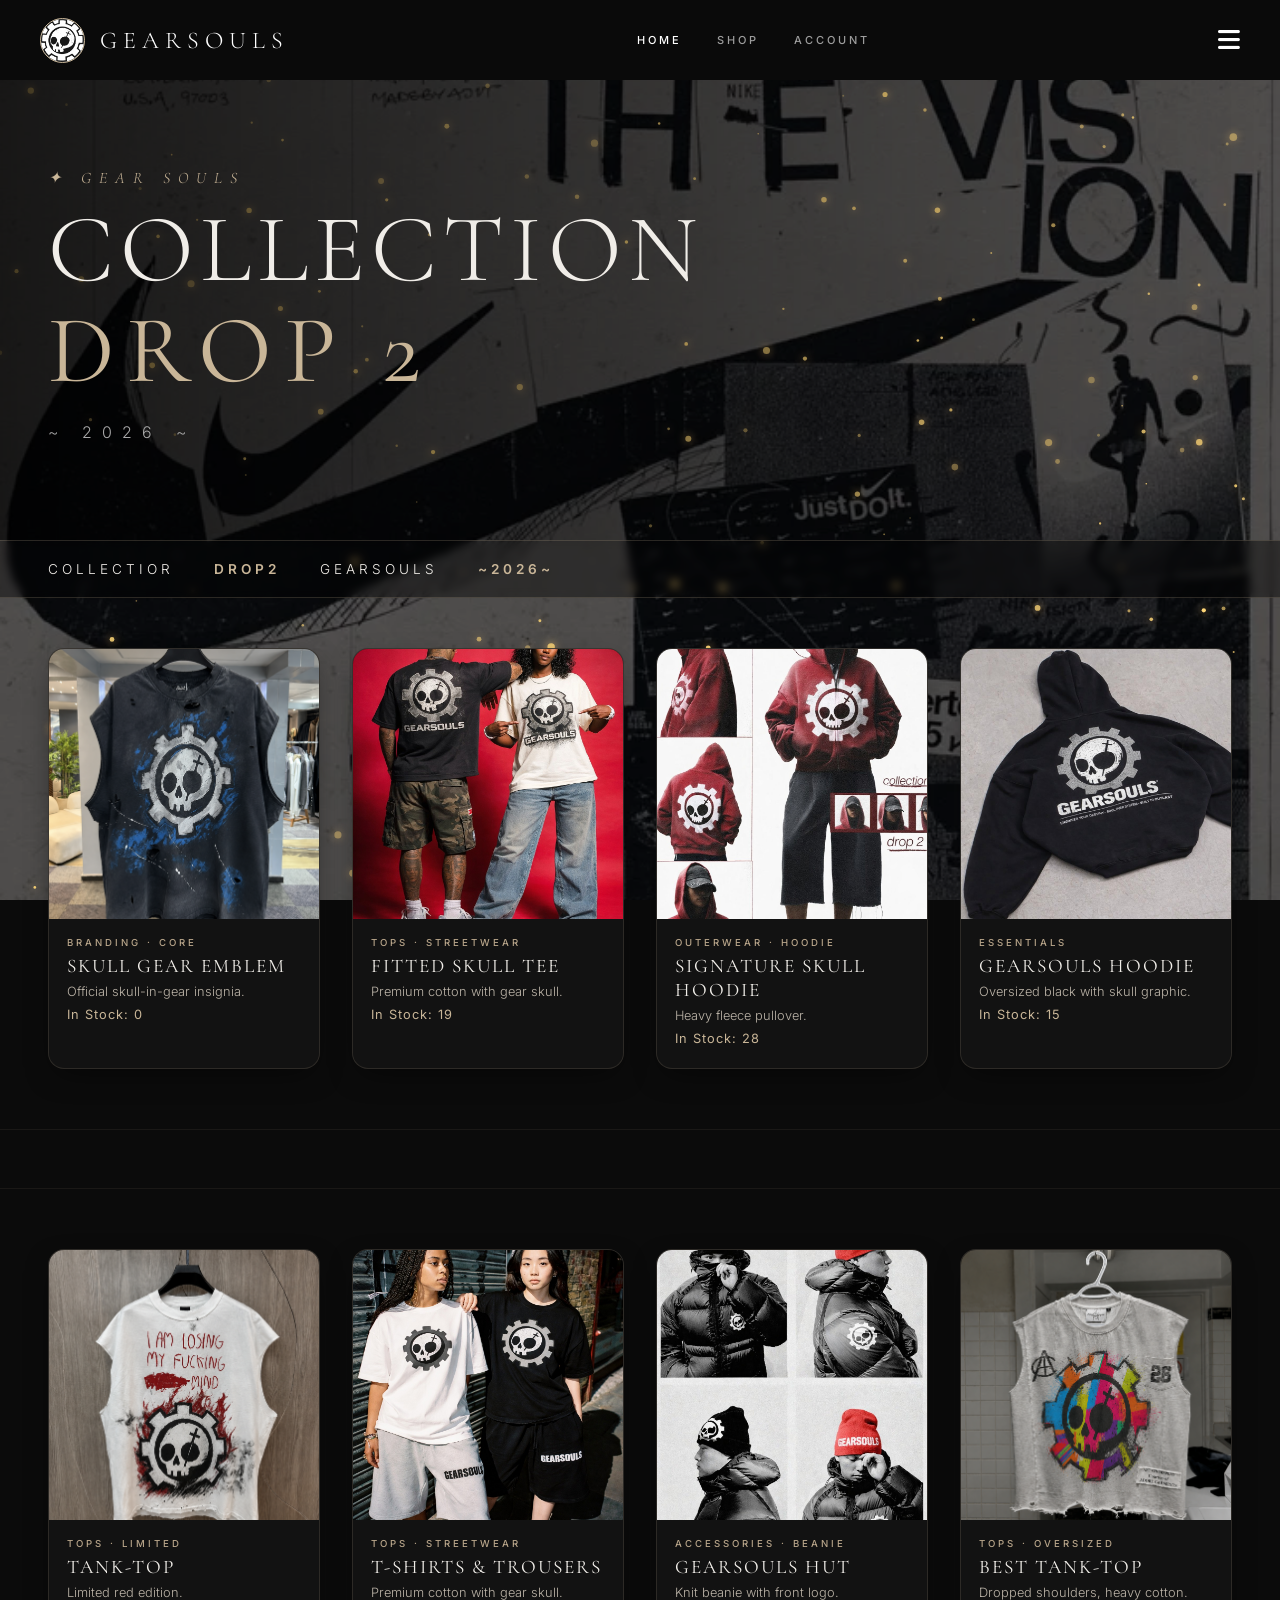
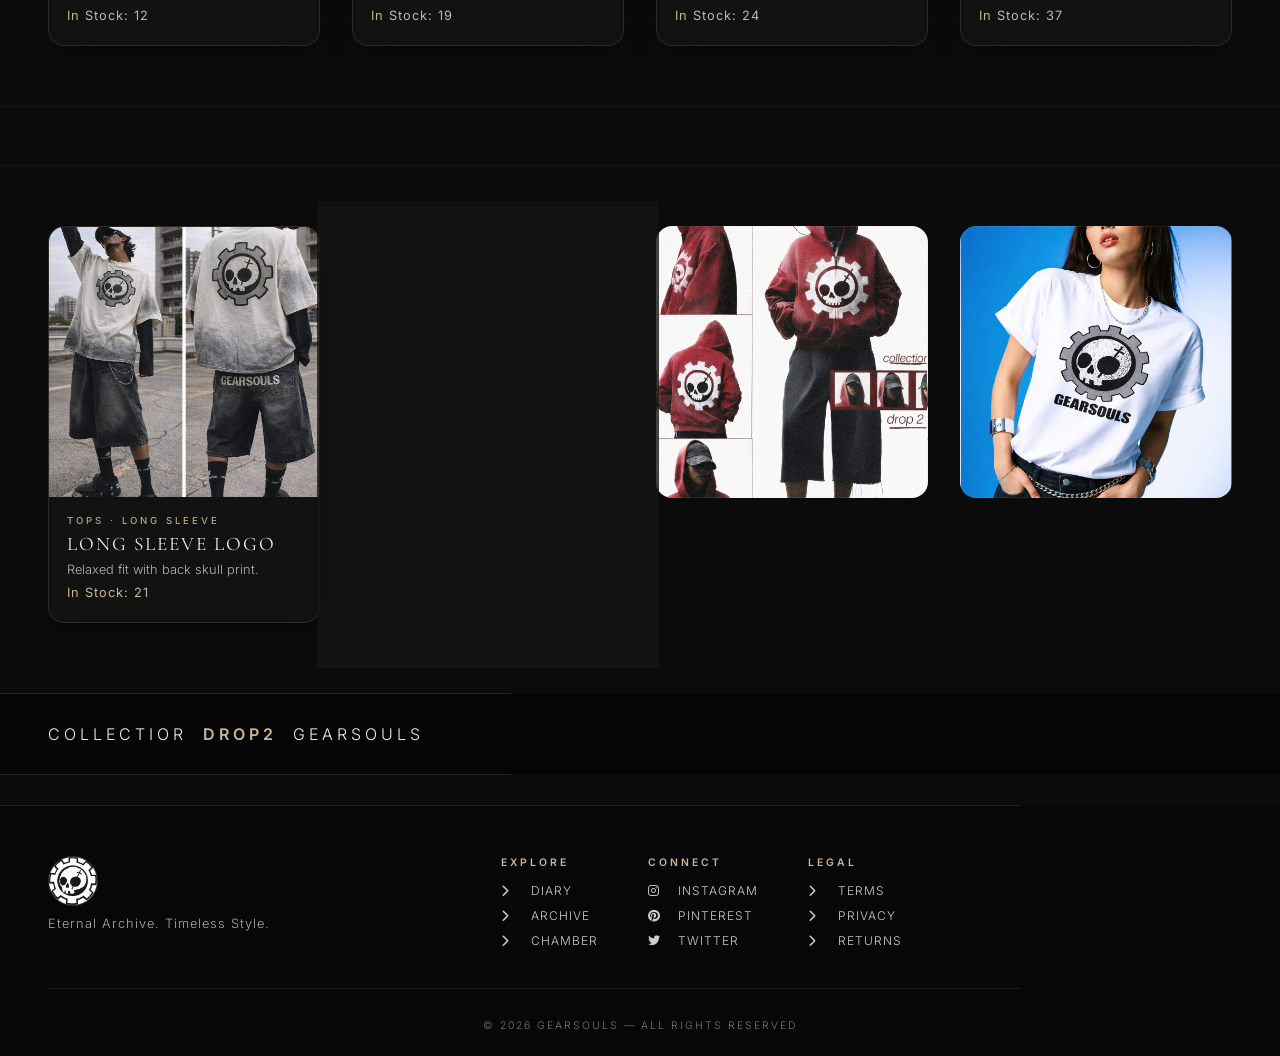
==== index.html @ 39efe125 "Add files via upload" ====
<!DOCTYPE html>
<html lang="en">
<head>
  <meta charset="UTF-8" />
  <meta name="viewport" content="width=device-width, initial-scale=1.0, maximum-scale=1.0, user-scalable=yes, viewport-fit=cover"/>
  <title>GEARSOULS · COLLECTION DROP 2</title>
  
  <!-- Font Awesome -->
  <link rel="stylesheet" href="https://cdnjs.cloudflare.com/ajax/libs/font-awesome/6.4.0/css/all.min.css">
  
  <!-- Google Fonts -->
  <link rel="preconnect" href="https://fonts.googleapis.com">
  <link rel="preconnect" href="https://fonts.gstatic.com" crossorigin>
  <link href="https://fonts.googleapis.com/css2?family=Cormorant+Garamond:ital,wght@0,300;0,400;0,500;1,300&family=Inter:opsz,wght@14..32,300;14..32,400;14..32,500;14..32,600;14..32,700&display=swap" rel="stylesheet">
<link rel="icon" type="image/png" href="/0000.png">

<script type="application/ld+json">
{
  "@context": "https://schema.org",
  "@type": "Organization",
  "name": "GearSouls",
  "url": "https://gearSouls.com",
  "logo": "https://gearSouls.com/0000.png"
}
</script>
  <style>
    /* ==========================================================
       RESET & BASE
    ========================================================== */
    * {
      margin: 0;
      padding: 0;
      box-sizing: border-box;
      -webkit-tap-highlight-color: transparent;
    }
    html, body {
      width: 100%;
      overflow-x: hidden;
      font-family: 'Inter', sans-serif;
      font-weight: 300;
      background: #0b0b0b;
      color: #f0ede8;
      scroll-behavior: smooth;
      touch-action: pan-x pan-y;
      -webkit-text-size-adjust: 100%;
    }
    a { text-decoration: none; color: inherit; }
    img { display: block; max-width: 100%; }

    /* ----- FIXED BACKGROUND - SINGLE IMAGE 0011 ----- */
    .bg-fixed {
      position: fixed;
      top: 0;
      left: 0;
      width: 100%;
      height: 100%;
      z-index: 0;
      background: #0a0a0a;
      background-image: url('img/0011.webp');
      background-size: cover;
      background-position: center;
      background-repeat: no-repeat;
    }
    .bg-overlay {
      position: fixed;
      top: 0;
      left: 0;
      width: 100%;
      height: 100%;
      background: rgba(0, 0, 0, 0.55);
      z-index: 1;
      pointer-events: none;
    }
    #particleCanvas {
      position: fixed;
      top: 0;
      left: 0;
      width: 100%;
      height: 100%;
      z-index: 2;
      pointer-events: none;
    }
    .navbar, .collection-hero, .collection-intro, .product-grid,
    .bg-section, .drop-banner, .footer-modern, .scroll-top, .shop-notification {
      position: relative;
      z-index: 10;
    }

    /* ==========================================================
       NAVBAR - CLEAN VERSION
    ========================================================== */
    .navbar {
      position: fixed;
      top: 0;
      left: 0;
      width: 100%;
      height: 80px;
      display: flex;
      align-items: center;
      justify-content: space-between;
      padding: 0 40px;
      background: #0a0a0a;
      z-index: 1000;
    }

    .brand {
      display: flex;
      align-items: center;
      text-decoration: none;
    }

    .brand-logo {
      width: 45px;
      height: 45px;
      border-radius: 50%;
      border: 1.5px solid #c9b698;
      object-fit: cover;
    }

    .brand-text {
      color: white;
      margin-left: 15px;
      font-family: 'Cormorant Garamond', serif;
      font-weight: 300;
      font-size: 24px;
      letter-spacing: 6px;
    }

    .nav {
      display: flex;
      gap: 35px;
    }

    .nav-link {
      color: white;
      text-decoration: none;
      font-size: 11px;
      letter-spacing: 3px;
      text-transform: uppercase;
      font-weight: 500;
      opacity: 0.6;
      transition: opacity 0.3s ease;
    }

    .nav-link:hover {
      opacity: 1;
    }

    .nav-link.active {
      opacity: 1;
    }

    .menu-toggle {
      display: block;
      color: white;
      font-size: 25px;
      cursor: pointer;
    }

    /* ==========================================================
       MOBILE DROPDOWN
    ========================================================== */
    @media (max-width: 768px) {
      .navbar {
        padding: 0 20px;
      }

      .nav {
        position: absolute;
        top: 80px;
        left: 0;
        width: 100%;
        background: #0a0a0a;
        display: flex;
        flex-direction: column;
        align-items: center;
        gap: 25px;
        padding: 30px 0;
        transform: translateY(-200%);
        transition: 0.4s;
        z-index: 999;
      }

      .nav.active {
        transform: translateY(0);
      }

      .nav-link {
        font-size: 1rem;
        opacity: 1;
        padding: 8px 0;
      }
    }

    /* ==========================================================
       HERO
    ========================================================== */
    .collection-hero {
      padding: 140px 48px 70px;
      background: transparent;
      position: relative;
      min-height: 60vh;
      display: flex;
      align-items: center;
    }
    .collection-hero::before {
      content: '';
      position: absolute;
      inset: 0;
      background: linear-gradient(90deg, rgba(0,0,0,0.7) 0%, rgba(0,0,0,0.2) 70%, transparent 100%);
      z-index: 0;
    }
    .hero-text {
      position: relative;
      z-index: 2;
      max-width: 700px;
    }
    .hero-mini {
      font-family: 'Cormorant Garamond', serif;
      font-style: italic;
      font-size: 1rem;
      letter-spacing: 8px;
      color: #c9b698;
      text-transform: uppercase;
      margin-bottom: 12px;
    }
    .hero-title {
      font-family: 'Cormorant Garamond', serif;
      font-weight: 300;
      font-size: clamp(3.5rem, 12vw, 6rem);
      line-height: 1.05;
      letter-spacing: 6px;
      text-transform: uppercase;
    }
    .hero-title span {
      color: #c9b698;
      display: block;
      font-weight: 400;
      letter-spacing: 12px;
    }
    .hero-year {
      margin-top: 20px;
      font-size: 1rem;
      letter-spacing: 10px;
      color: #aaa;
      font-weight: 300;
    }

    /* ==========================================================
       INTRO BAR
    ========================================================== */
    .collection-intro {
      padding: 20px 48px;
      border-top: 1px solid rgba(201, 182, 152, 0.2);
      border-bottom: 1px solid rgba(201, 182, 152, 0.2);
      font-size: 0.85rem;
      letter-spacing: 4px;
      text-transform: uppercase;
      background: rgba(0,0,0,0.4);
      backdrop-filter: blur(4px);
      display: flex;
      flex-wrap: wrap;
      gap: 12px 40px;
      font-weight: 300;
    }
    .collection-intro strong {
      color: #c9b698;
      font-weight: 600;
    }

    /* ==========================================================
       PRODUCT GRID - GLASS CARDS
    ========================================================== */
    .product-grid {
      display: grid;
      grid-template-columns: repeat(auto-fit, minmax(240px, 1fr));
      gap: 32px;
      padding: 50px 48px;
      max-width: 1400px;
      margin: 0 auto;
      width: 100%;
    }
    .product-card {
      background: rgba(20, 20, 20, 0.8);
      backdrop-filter: blur(8px);
      -webkit-backdrop-filter: blur(8px);
      border: 1px solid rgba(201, 182, 152, 0.15);
      border-radius: 16px;
      overflow: hidden;
      transition: transform 0.3s ease, box-shadow 0.4s;
      cursor: pointer;
      box-shadow: 0 10px 30px -10px rgba(0,0,0,0.6);
    }
    .product-card:hover {
      transform: translateY(-8px);
      box-shadow: 0 20px 40px -8px rgba(0,0,0,0.8);
      border-color: rgba(201, 182, 152, 0.4);
    }
    .product-image {
      width: 100%;
      aspect-ratio: 1/1;
      background: #1a1a1a;
      overflow: hidden;
    }
    .product-image img {
      width: 100%;
      height: 100%;
      object-fit: cover;
      transition: transform 0.5s;
    }
    .product-card:hover .product-image img {
      transform: scale(1.03);
    }
    .product-info {
      padding: 18px 18px 22px;
    }
    .product-category {
      font-size: 0.6rem;
      letter-spacing: 3px;
      color: #b8a58a;
      text-transform: uppercase;
      margin-bottom: 6px;
      font-weight: 500;
    }
    .product-name {
      font-family: 'Cormorant Garamond', serif;
      font-weight: 400;
      font-size: 1.2rem;
      letter-spacing: 2px;
      margin-bottom: 4px;
    }
    .product-description {
      font-size: 0.8rem;
      color: #bcb4a8;
      margin: 6px 0 8px;
      font-weight: 300;
    }
    .product-price {
      font-size: 0.8rem;
      color: #c9b698;
      font-weight: 400;
      letter-spacing: 1px;
    }

    .bg-spot {
      aspect-ratio: 1/1;
      background-size: cover;
      background-position: center;
      border-radius: 16px;
      border: 1px solid rgba(201, 182, 152, 0.1);
      min-height: 180px;
    }
    .bg-section {
      height: 60px;
      background: transparent;
      border-top: 1px solid rgba(201, 182, 152, 0.08);
      border-bottom: 1px solid rgba(201, 182, 152, 0.08);
      margin: 10px 0;
    }

    /* ==========================================================
       DROP BANNER
    ========================================================== */
    .drop-banner {
      padding: 30px 48px;
      display: flex;
      justify-content: space-between;
      align-items: center;
      flex-wrap: wrap;
      background: rgba(0,0,0,0.5);
      backdrop-filter: blur(6px);
      border-top: 1px solid #c9b69830;
      border-bottom: 1px solid #c9b69830;
      margin: 20px 0 10px;
      font-size: 1rem;
      letter-spacing: 4px;
      text-transform: uppercase;
      font-weight: 300;
    }
    .drop-banner strong {
      color: #c9b698;
      margin: 0 8px;
      font-weight: 600;
    }

    /* ==========================================================
       FOOTER
    ========================================================== */
    .footer-modern {
      background: rgba(8, 8, 8, 0.95);
      backdrop-filter: blur(8px);
      border-top: 1px solid rgba(201, 182, 152, 0.15);
      padding: 50px 48px 24px;
      margin-top: 30px;
      width: 100%;
    }
    .footer-content {
      display: flex;
      justify-content: space-between;
      align-items: flex-start;
      flex-wrap: wrap;
      gap: 40px;
      max-width: 1400px;
      margin: 0 auto;
    }
    .footer-brand img {
      width: 50px;
      border-radius: 50%;
      border: 1px solid #c9b69840;
      margin-bottom: 10px;
    }
    .footer-brand p {
      font-size: 0.8rem;
      color: #aaa;
      letter-spacing: 1px;
      font-weight: 300;
    }
    .footer-links {
      display: flex;
      gap: 50px;
      flex-wrap: wrap;
    }
    .footer-column h4 {
      color: #c9b698;
      font-size: 0.65rem;
      letter-spacing: 3px;
      margin-bottom: 14px;
      font-weight: 600;
    }
    .footer-column a {
      display: block;
      font-size: 0.75rem;
      color: #ccc;
      margin-bottom: 10px;
      letter-spacing: 1px;
      transition: 0.3s;
      font-weight: 300;
    }
    .footer-column a:hover {
      color: #c9b698;
    }
    .footer-column a i {
      margin-right: 8px;
      width: 18px;
    }
    .footer-image img {
      max-width: 100px;
      border: 1px solid rgba(201, 182, 152, 0.2);
      padding: 6px;
      border-radius: 8px;
      opacity: 0.8;
      transition: 0.3s;
    }
    .footer-image img:hover {
      opacity: 1;
      transform: scale(1.02);
    }
    .footer-bottom {
      text-align: center;
      padding-top: 30px;
      margin-top: 30px;
      border-top: 1px solid rgba(201, 182, 152, 0.1);
      font-size: 0.65rem;
      color: #777;
      letter-spacing: 2px;
    }

    /* ==========================================================
       SCROLL TOP & NOTIFICATION
    ========================================================== */
    .scroll-top {
      position: fixed;
      bottom: 30px;
      right: 30px;
      background: rgba(201, 182, 152, 0.2);
      backdrop-filter: blur(6px);
      border: 1px solid #c9b69840;
      width: 46px;
      height: 46px;
      border-radius: 50%;
      display: flex;
      align-items: center;
      justify-content: center;
      color: #f0ede8;
      font-size: 1.2rem;
      cursor: pointer;
      opacity: 0;
      transition: 0.4s;
      z-index: 999;
    }
    .scroll-top.visible {
      opacity: 1;
    }
    .shop-notification {
      position: fixed;
      bottom: 90px;
      left: 50%;
      transform: translateX(-50%);
      background: rgba(0,0,0,0.85);
      backdrop-filter: blur(10px);
      padding: 12px 30px;
      border-radius: 40px;
      border: 1px solid #c9b69840;
      color: #f0ede8;
      font-size: 0.85rem;
      letter-spacing: 1px;
      opacity: 0;
      transition: 0.4s;
      z-index: 999;
      pointer-events: none;
      white-space: nowrap;
    }
    .shop-notification.show {
      opacity: 1;
      bottom: 100px;
    }
    .shop-notification i {
      margin-right: 10px;
      color: #c9b698;
    }

    /* ==========================================================
       MOBILE RESPONSIVE
    ========================================================== */
    @media (max-width: 768px) {
      .collection-hero {
        padding: 120px 24px 40px;
        min-height: 40vh;
      }
      .hero-title {
        font-size: clamp(2.6rem, 10vw, 3.5rem);
        letter-spacing: 4px;
      }
      .hero-title span {
        letter-spacing: 8px;
      }
      .hero-mini {
        font-size: 0.8rem;
        letter-spacing: 6px;
      }
      .hero-year {
        font-size: 0.8rem;
        letter-spacing: 6px;
      }

      .collection-intro {
        padding: 14px 20px;
        font-size: 0.65rem;
        letter-spacing: 3px;
        gap: 8px 20px;
      }

      .product-grid {
        grid-template-columns: repeat(2, 1fr);
        padding: 30px 16px;
        gap: 16px;
      }
      .product-name {
        font-size: 1rem;
      }
      .product-info {
        padding: 12px 14px 16px;
      }

      .drop-banner {
        padding: 18px 20px;
        font-size: 0.7rem;
        letter-spacing: 3px;
      }
      .footer-modern {
        padding: 30px 20px 16px;
      }
      .footer-content {
        flex-direction: column;
        align-items: center;
        text-align: center;
        gap: 30px;
      }
      .footer-links {
        justify-content: center;
        gap: 30px;
      }
      .footer-image img {
        width: 80px;
      }
      .shop-notification {
        font-size: 0.7rem;
        padding: 10px 20px;
        white-space: normal;
        max-width: 90%;
      }
    }

    @media (max-width: 480px) {
      .collection-hero {
        padding: 110px 16px 30px;
        min-height: 35vh;
      }
      .hero-title {
        font-size: clamp(2rem, 8vw, 2.6rem);
        letter-spacing: 3px;
      }
      .hero-title span {
        letter-spacing: 6px;
      }

      .product-grid {
        grid-template-columns: 1fr 1fr;
        gap: 12px;
        padding: 20px 12px;
      }
      .product-name {
        font-size: 0.85rem;
        letter-spacing: 1px;
      }
      .product-category {
        font-size: 0.5rem;
        letter-spacing: 2px;
      }
      .product-description {
        font-size: 0.7rem;
      }
      .product-price {
        font-size: 0.7rem;
      }
      .product-info {
        padding: 10px 10px 14px;
      }

      .collection-intro {
        padding: 12px 16px;
        font-size: 0.55rem;
        letter-spacing: 2px;
        gap: 6px 14px;
      }
      .drop-banner {
        padding: 14px 16px;
        font-size: 0.6rem;
        letter-spacing: 2px;
      }
      .scroll-top {
        width: 40px;
        height: 40px;
        font-size: 1rem;
        bottom: 20px;
        right: 20px;
      }
    }
  </style>
</head>
<body>

<!-- ============================================================
   FIXED BACKGROUND - SINGLE IMAGE 0011
============================================================ -->
<div class="bg-fixed"></div>
<div class="bg-overlay"></div>
<img src="img/0011.jpg" alt="Background" style="display:none">


<!-- PARTICLE CANVAS -->
<canvas id="particleCanvas"></canvas>

<!-- ============================================================
   NAVBAR - CLEAN VERSION
============================================================ -->
<header class="navbar">
  <a href="index.html" class="brand" id="brandLink">
    <img src="img/0000.jpeg" class="brand-logo" alt="GearSouls" onerror="this.style.display='none'">
    <span class="brand-text">GEARSOULS</span>
  </a>
  <nav class="nav" id="mainNav">
    <a href="index.html" class="nav-link active" id="navHome">HOME</a>
    <a href="shop.html" class="nav-link" id="navShop">SHOP</a>
    <a href="account.html" class="nav-link" id="navAccount">ACCOUNT</a>
  </nav>
  <div class="menu-toggle" id="menuToggle">
    <i class="fas fa-bars"></i>
  </div>
</header>

<!-- ============================================================
   HERO
============================================================ -->
<section class="collection-hero">
  <div class="hero-text">
    <div class="hero-mini">✦ gear souls</div>
    <h1 class="hero-title">COLLECTION <span>DROP 2</span></h1>
    <div class="hero-year">~ 2026 ~</div>
  </div>
</section>

<!-- ============================================================
   INTRO BAR
============================================================ -->
<div class="collection-intro">
  <span>collectior</span> <strong>drop2</strong> <span>GEARSOULS</span> <strong>~2026~</strong>
</div>

<!-- ============================================================
   PRODUCT GRID 1
============================================================ -->
<div class="product-grid">
  <div class="product-card" data-product-id="10743198351624" data-product-name="SKULL GEAR EMBLEM">
    <div class="product-image"><img src="img/005.png" alt="Skull Gear Emblem"></div>
    <div class="product-info">
      <div class="product-category">branding · core</div>
      <div class="product-name">SKULL GEAR EMBLEM</div>
      <div class="product-description">Official skull-in-gear insignia.</div>
      <div class="product-price">In Stock: 0</div>
    </div>
  </div>
  <div class="product-card" data-product-id="10760158773512" data-product-name="FITTED SKULL TEE">
    <div class="product-image"><img src="img/0001.jpeg" alt="Fitted Skull Tee"></div>
    <div class="product-info">
      <div class="product-category">tops · streetwear</div>
      <div class="product-name">FITTED SKULL TEE</div>
      <div class="product-description">Premium cotton with gear skull.</div>
      <div class="product-price">In Stock: 19</div>
    </div>
  </div>
  <div class="product-card" data-product-id="10761169862920" data-product-name="SIGNATURE SKULL HOODIE">
    <div class="product-image"><img src="img/0002.jpeg" alt="Skull Hoodie"></div>
    <div class="product-info">
      <div class="product-category">outerwear · hoodie</div>
      <div class="product-name">SIGNATURE SKULL HOODIE</div>
      <div class="product-description">Heavy fleece pullover.</div>
      <div class="product-price">In Stock: 28</div>
    </div>
  </div>
  <div class="product-card" data-product-id="10761230024968" data-product-name="GEARSOULS HOODIE">
    <div class="product-image"><img src="img/0006.jpeg" alt="Gearsouls Hoodie"></div>
    <div class="product-info">
      <div class="product-category">essentials</div>
      <div class="product-name">GEARSOULS HOODIE</div>
      <div class="product-description">Oversized black with skull graphic.</div>
      <div class="product-price">In Stock: 15</div>
    </div>
  </div>
</div>

<div class="bg-section"></div>

<!-- ============================================================
   PRODUCT GRID 2
============================================================ -->
<div class="product-grid">
  <div class="product-card" data-product-id="10761255387400" data-product-name="RED SKULL TANK-TOP">
    <div class="product-image"><img src="img/001.png" alt="Red Skull Tank-Top"></div>
    <div class="product-info">
      <div class="product-category">tops · limited</div>
      <div class="product-name">TANK-TOP</div>
      <div class="product-description">Limited red edition.</div>
      <div class="product-price">In Stock: 12</div>
    </div>
  </div>
  <div class="product-card" data-product-id="10743198351624" data-product-name="T-SHIRTS AND TROUSERS">
    <div class="product-image"><img src="img/0004.jpeg" alt="T-Shirts and Trousers"></div>
    <div class="product-info">
      <div class="product-category">tops · streetwear</div>
      <div class="product-name">T-SHIRTS & TROUSERS</div>
      <div class="product-description">Premium cotton with gear skull.</div>
      <div class="product-price">In Stock: 19</div>
    </div>
  </div>
  <div class="product-card" data-product-id="10760158773512" data-product-name="GEARSOULS HUT">
    <div class="product-image"><img src="img/0003.jpeg" alt="GEARSOULS Beanie"></div>
    <div class="product-info">
      <div class="product-category">accessories · beanie</div>
      <div class="product-name">GEARSOULS HUT</div>
      <div class="product-description">Knit beanie with front logo.</div>
      <div class="product-price">In Stock: 24</div>
    </div>
  </div>
  <div class="product-card" data-product-id="10761169862920" data-product-name="OVERSIZED STREET TEE">
    <div class="product-image"><img src="img/006.png" alt="Oversized Street Tee"></div>
    <div class="product-info">
      <div class="product-category">tops · oversized</div>
      <div class="product-name">BEST TANK-TOP</div>
      <div class="product-description">Dropped shoulders, heavy cotton.</div>
      <div class="product-price">In Stock: 37</div>
    </div>
  </div>
</div>

<div class="bg-section"></div>

<!-- ============================================================
   PRODUCT GRID 3
============================================================ -->
<div class="product-grid">
  <div class="product-card" data-product-id="10761230024968" data-product-name="LONG SLEEVE LOGO SHIRT">
    <div class="product-image"><img src="img/0008.jpeg" alt="Long Sleeve Logo"></div>
    <div class="product-info">
      <div class="product-category">tops · long sleeve</div>
      <div class="product-name">LONG SLEEVE LOGO</div>
      <div class="product-description">Relaxed fit with back skull print.</div>
      <div class="product-price">In Stock: 21</div>
    </div>
  </div>
  <div class="product-card" data-product-id="10761255387400" data-product-name="RED SKULL GRAPHIC TEE">
    <div class="product-image"><img src="img/002.png" alt="Red Skull Graphic Tee"></div>
    <div class="product-info">
      <div class="product-category">tops · limited</div>
      <div class="product-name">RED SKULL TANK-TOP</div>
      <div class="product-description">Limited red edition.</div>
      <div class="product-price">In Stock: 12</div>
    </div>
  </div>
  <div class="bg-spot" style="background-image: url('img/0002.jpeg');"></div>
  <div class="bg-spot" style="background-image: url('img/0005.jpeg');"></div>
</div>

<!-- ============================================================
   DROP BANNER
============================================================ -->
<div class="drop-banner">
  <div class="drop-banner-left"><span>collectior</span> <strong>drop2</strong> <span>GEARSOULS</span></div>
  <div class="drop-banner-right">~2026~</div>
</div>

<!-- ============================================================
   FOOTER
============================================================ -->
<footer class="footer-modern">
  <div class="footer-content">
    <div class="footer-brand">
      <img src="img/0000.jpeg" alt="GearSouls" onerror="this.style.display='none'">
      <p>Eternal Archive. Timeless Style.</p>
    </div>
    <div class="footer-links">
      <div class="footer-column">
        <h4>EXPLORE</h4>
        <a href="index.html"><i class="fas fa-chevron-right"></i> DIARY</a>
        <a href="shop.html"><i class="fas fa-chevron-right"></i> ARCHIVE</a>
        <a href="account.html"><i class="fas fa-chevron-right"></i> CHAMBER</a>
      </div>
      <div class="footer-column">
        <h4>CONNECT</h4>
        <a href="https://www.instagram.com/gearsouls_" target="_blank"><i class="fab fa-instagram"></i> INSTAGRAM</a>
        <a href="#"><i class="fab fa-pinterest"></i> PINTEREST</a>
        <a href="#"><i class="fab fa-twitter"></i> TWITTER</a>
      </div>
      <div class="footer-column">
        <h4>LEGAL</h4>
        <a href="#"><i class="fas fa-chevron-right"></i> TERMS</a>
        <a href="#"><i class="fas fa-chevron-right"></i> PRIVACY</a>
        <a href="#"><i class="fas fa-chevron-right"></i> RETURNS</a>
      </div>
    </div>
    <div class="footer-image">
      <img src="img/all.png" alt="GearSouls" style="width:120px; height:auto;">
    </div>
  </div>
  <div class="footer-bottom"><p>© 2026 GEARSOULS — ALL RIGHTS RESERVED</p></div>
</footer>

<!-- ============================================================
   SCROLL TOP + NOTIFICATION
============================================================ -->
<div class="scroll-top" id="scrollTop"><i class="fas fa-arrow-up"></i></div>
<div class="shop-notification" id="notification"><i class="fas fa-check"></i><span id="notifMsg">Welcome to GEARSOULS</span></div>

<script>
(function() {
  'use strict';

  // ============================================================
  // PARTICLE CANVAS
  // ============================================================
  const canvas = document.getElementById('particleCanvas');
  if (canvas) {
    const ctx = canvas.getContext('2d');
    let w, h, particles = [], mouseX = -2000, mouseY = -2000, mouseIn = false, time = 0;

    const resize = () => {
      w = canvas.width = window.innerWidth;
      h = canvas.height = window.innerHeight;
      const count = Math.min(180, Math.floor(w * h / 5000));
      particles = [];
      for (let i = 0; i < count; i++) {
        particles.push({
          x: Math.random() * w, y: Math.random() * h,
          vx: (Math.random() - 0.5) * 0.5, vy: (Math.random() - 0.5) * 0.5,
          r: Math.random() * 2.6 + 1.4,
          base: Math.random() * 2.6 + 1.4,
          color: `rgba(255, 215, 120, ${Math.random() * 0.6 + 0.4})`,
          phase: Math.random() * Math.PI * 2,
          speed: 0.015 + Math.random() * 0.025
        });
      }
    };
    window.addEventListener('resize', resize);
    resize();

    canvas.addEventListener('mousemove', e => { mouseX = e.clientX; mouseY = e.clientY; mouseIn = true; });
    canvas.addEventListener('mouseleave', () => { mouseIn = false; mouseX = -2000; mouseY = -2000; });

    function animate() {
      ctx.clearRect(0, 0, w, h);
      time += 0.006;
      const repel = 160;
      for (const p of particles) {
        if (mouseIn) {
          const dx = p.x - mouseX, dy = p.y - mouseY, dist = Math.sqrt(dx*dx + dy*dy);
          if (dist < repel && dist > 0.1) {
            const force = (repel - dist) / repel;
            const ang = Math.atan2(dy, dx);
            p.x += Math.cos(ang) * force * 5;
            p.y += Math.sin(ang) * force * 5;
            p.r = p.base * (1 + force * 0.5);
            ctx.shadowBlur = 18;
            ctx.shadowColor = '#ffd580';
          } else {
            p.x += p.vx; p.y += p.vy;
            p.r = p.base;
            ctx.shadowBlur = 8;
            ctx.shadowColor = '#ffcc77';
          }
        } else {
          p.x += p.vx; p.y += p.vy;
          ctx.shadowBlur = 8;
          ctx.shadowColor = '#ffcc77';
        }
        if (p.x < 0) p.x = w; if (p.x > w) p.x = 0;
        if (p.y < 0) p.y = h; if (p.y > h) p.y = 0;

        const pulse = 0.7 + 0.3 * Math.sin(time * p.speed + p.phase);
        ctx.beginPath();
        ctx.arc(p.x, p.y, p.r * pulse, 0, Math.PI * 2);
        ctx.fillStyle = p.color;
        ctx.fill();
      }
      requestAnimationFrame(animate);
    }
    animate();
  }

  // ============================================================
  // NOTIFICATION
  // ============================================================
  const notif = document.getElementById('notification');
  const notifMsg = document.getElementById('notifMsg');
  let notifTimer;

  function showMsg(msg) {
    if (notif && notifMsg) {
      notifMsg.textContent = msg;
      notif.classList.add('show');
      clearTimeout(notifTimer);
      notifTimer = setTimeout(() => notif.classList.remove('show'), 2200);
    }
  }
  window.showMsg = showMsg;

  // ============================================================
  // MOBILE MENU TOGGLE
  // ============================================================
  const toggle = document.getElementById('menuToggle');
  const nav = document.getElementById('mainNav');
  const body = document.body;
  const icon = toggle?.querySelector('i');

  if (toggle && nav) {
    toggle.addEventListener('click', (e) => {
      e.stopPropagation();
      nav.classList.toggle('active');
      body.classList.toggle('menu-open');
      if (nav.classList.contains('active')) {
        icon?.classList.replace('fa-bars', 'fa-times');
      } else {
        icon?.classList.replace('fa-times', 'fa-bars');
      }
    });

    // Close menu when clicking a nav link - let navigation happen naturally
    document.querySelectorAll('.nav-link').forEach(link => {
      link.addEventListener('click', () => {
        nav.classList.remove('active');
        body.classList.remove('menu-open');
        icon?.classList.replace('fa-times', 'fa-bars');
        // Let the browser navigate naturally
      });
    });

    // Close menu when clicking outside
    document.addEventListener('click', (e) => {
      if (nav.classList.contains('active') && !nav.contains(e.target) && !toggle.contains(e.target)) {
        nav.classList.remove('active');
        body.classList.remove('menu-open');
        icon?.classList.replace('fa-times', 'fa-bars');
      }
    });
  }

  // ============================================================
  // NAVIGATION - Let browser handle it
  // ============================================================
  // Brand link
  document.getElementById('brandLink')?.addEventListener('click', (e) => {
    showMsg('Returning to home');
  });

  // Home link
  document.getElementById('navHome')?.addEventListener('click', (e) => {
    showMsg('You are already on HOME');
  });

  // Shop link
  document.getElementById('navShop')?.addEventListener('click', (e) => {
    showMsg('Navigating to SHOP …');
  });

  // Account link
  document.getElementById('navAccount')?.addEventListener('click', (e) => {
    showMsg('Navigating to ACCOUNT …');
  });

  // ============================================================
  // PRODUCT CARDS
  // ============================================================
  document.querySelectorAll('.product-card').forEach(card => {
    card.addEventListener('click', function() {
      const name = this.getAttribute('data-product-name') || 'item';
      showMsg(`Loading ${name}...`);
      setTimeout(() => {
        window.location.href = `shop.html#product-${this.getAttribute('data-product-id')}`;
      }, 300);
    });
  });

  // ============================================================
  // SCROLL TOP
  // ============================================================
  const scrollBtn = document.getElementById('scrollTop');
  window.addEventListener('scroll', () => {
    if (scrollBtn) scrollBtn.classList.toggle('visible', window.scrollY > 350);
  });
  scrollBtn?.addEventListener('click', () => window.scrollTo({ top: 0, behavior: 'smooth' }));

  // ============================================================
  // FOOTER NAVIGATION
  // ============================================================
  document.querySelectorAll('.footer-column a[href]').forEach(link => {
    link.addEventListener('click', function(e) {
      const href = this.getAttribute('href');
      if (href && href !== '#') {
        const page = href.replace('.html', '').toUpperCase();
        showMsg(`Navigating to ${page} …`);
        // Let browser navigate naturally
      }
    });
  });

  console.log('✦ GEARSOULS · Home Page — Clean navbar, navigation works on mobile');
})();
</script>

</body>
</html>
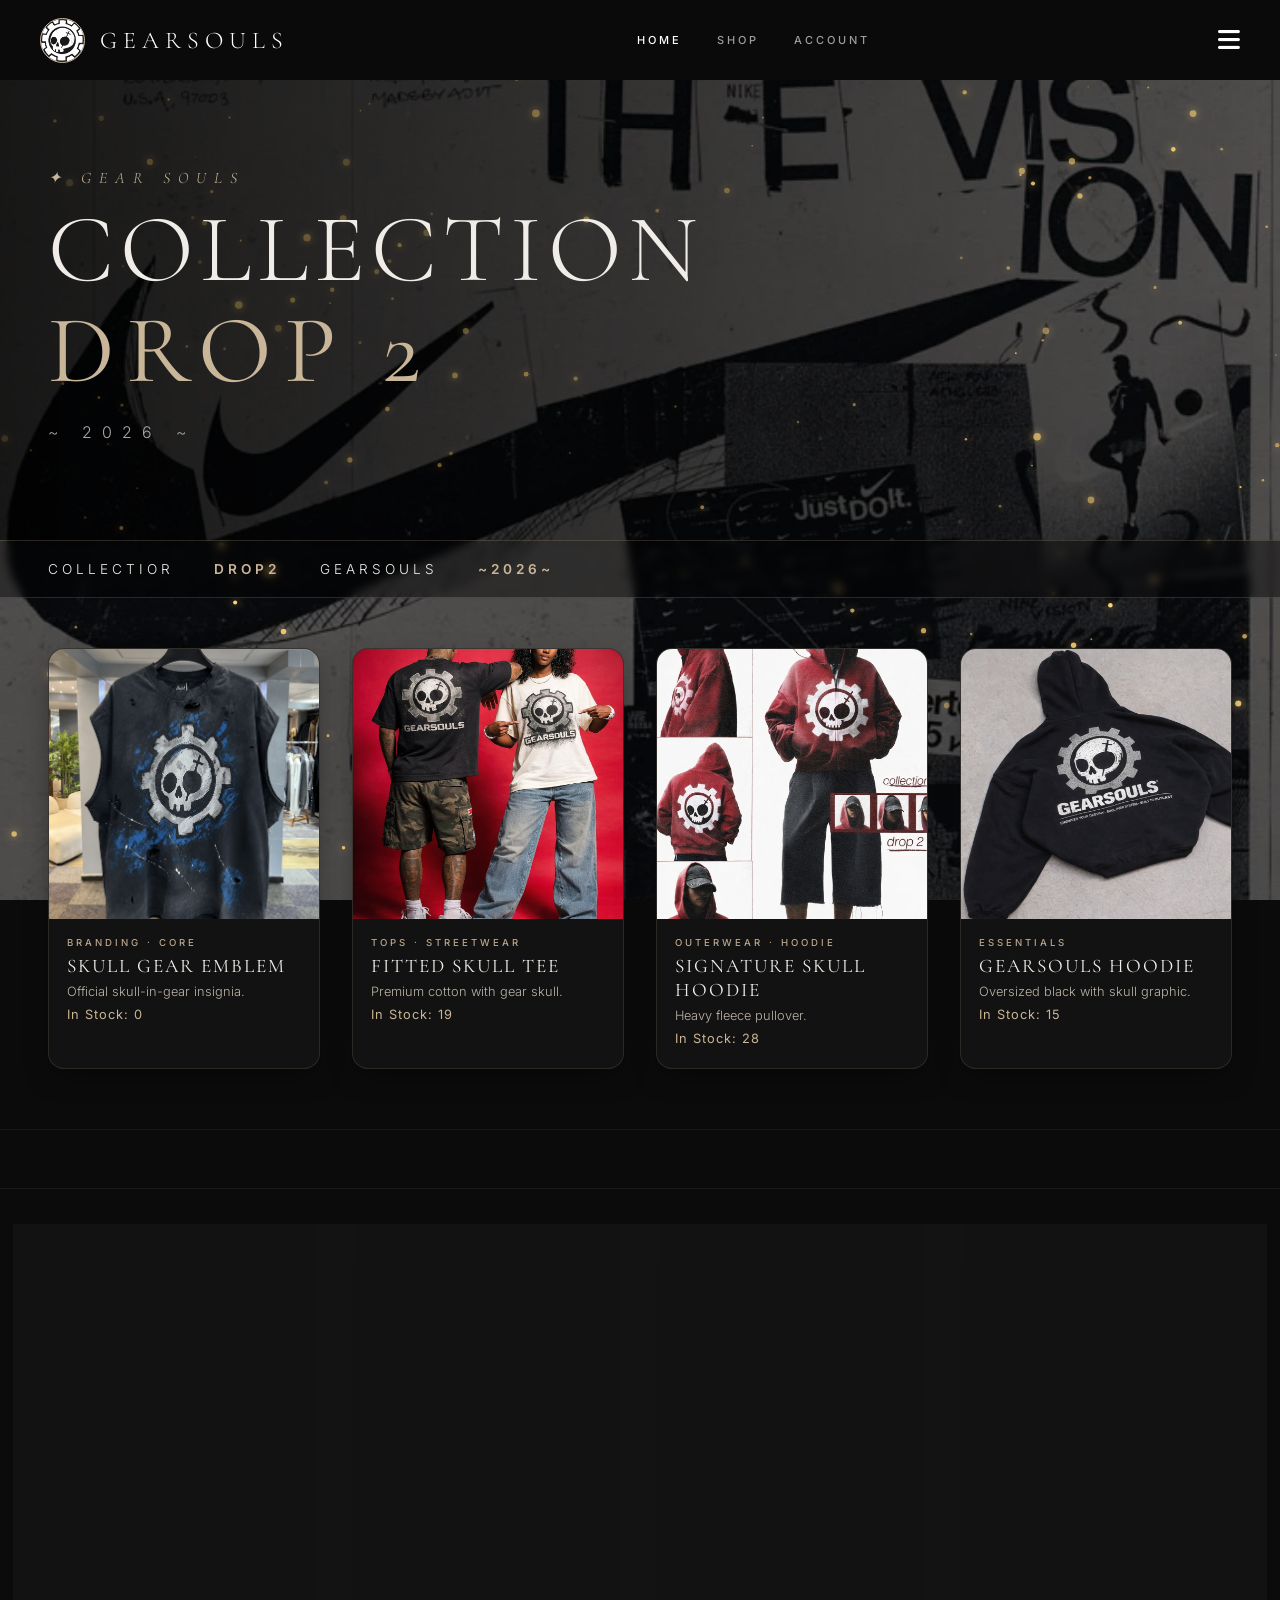
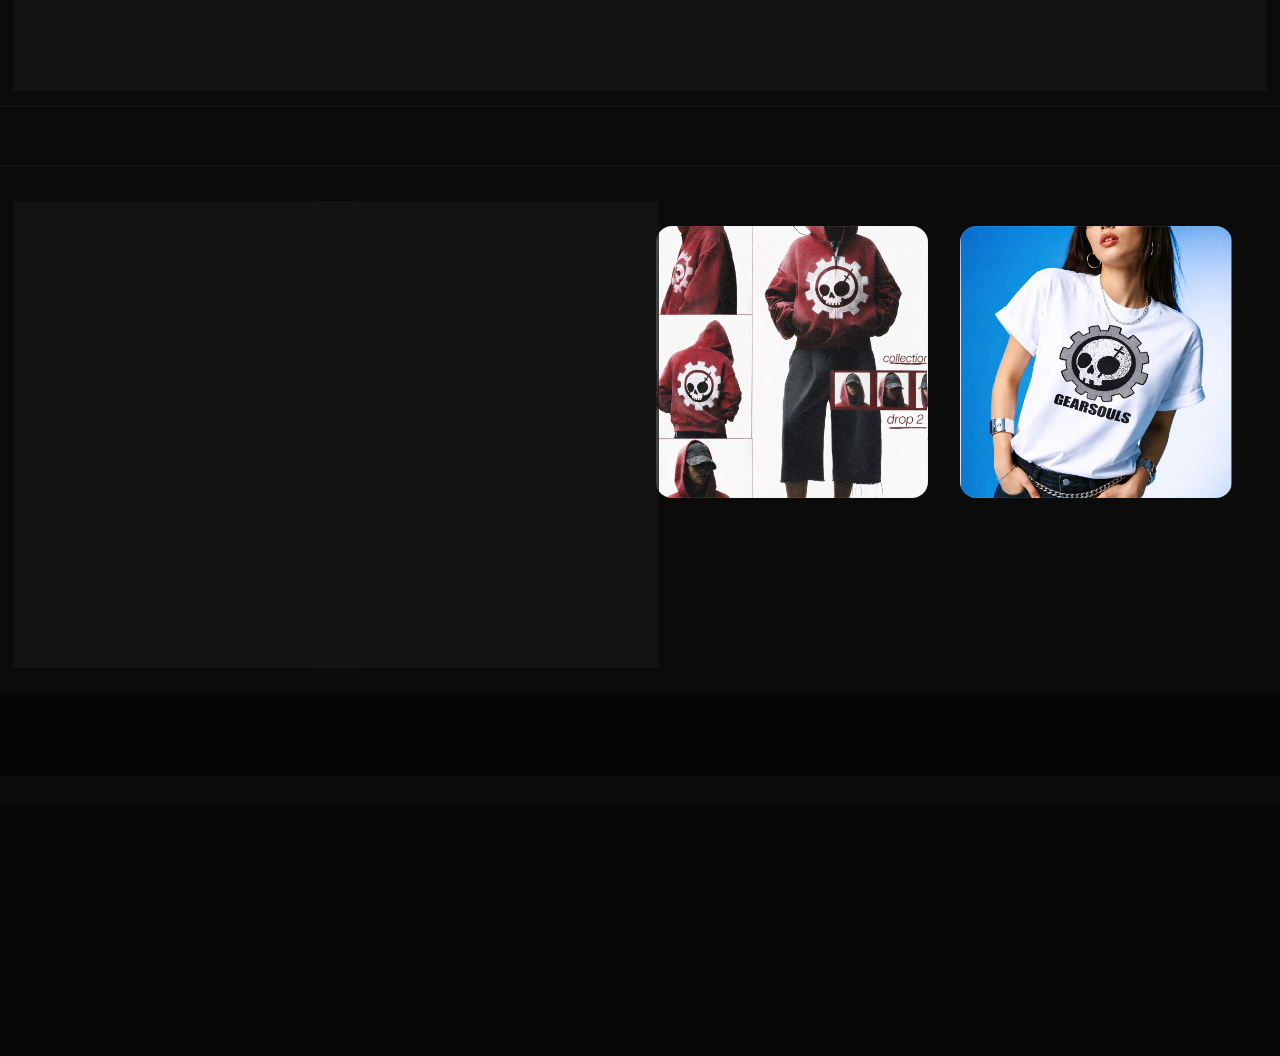
==== commit 85ba6562: "Add files via upload" ====
--- a/index.html
+++ b/index.html
@@ -12,16 +12,21 @@
   <link rel="preconnect" href="https://fonts.googleapis.com">
   <link rel="preconnect" href="https://fonts.gstatic.com" crossorigin>
   <link href="https://fonts.googleapis.com/css2?family=Cormorant+Garamond:ital,wght@0,300;0,400;0,500;1,300&family=Inter:opsz,wght@14..32,300;14..32,400;14..32,500;14..32,600;14..32,700&display=swap" rel="stylesheet">
-<link rel="icon" type="image/png" href="/0000.png">
+<link rel="icon" type="image/png" href="/img/0000.jpeg">
+
+<link rel="icon" href="/img/0000.jpeg" type="image/png" sizes="32x32">
+<link rel="shortcut icon" href="/img/0000.jpeg">
+<link rel="apple-touch-icon" href="/img/0000.jpeg">
 
 <script type="application/ld+json">
 {
   "@context": "https://schema.org",
   "@type": "Organization",
   "name": "GearSouls",
-  "url": "https://gearSouls.com",
-  "logo": "https://gearSouls.com/0000.png"
+  "url": "https://gearsouls.com",
+  "logo": "https://gearsouls.com/img/0000.png"
 }
+</script>
 </script>
   <style>
     /* ==========================================================
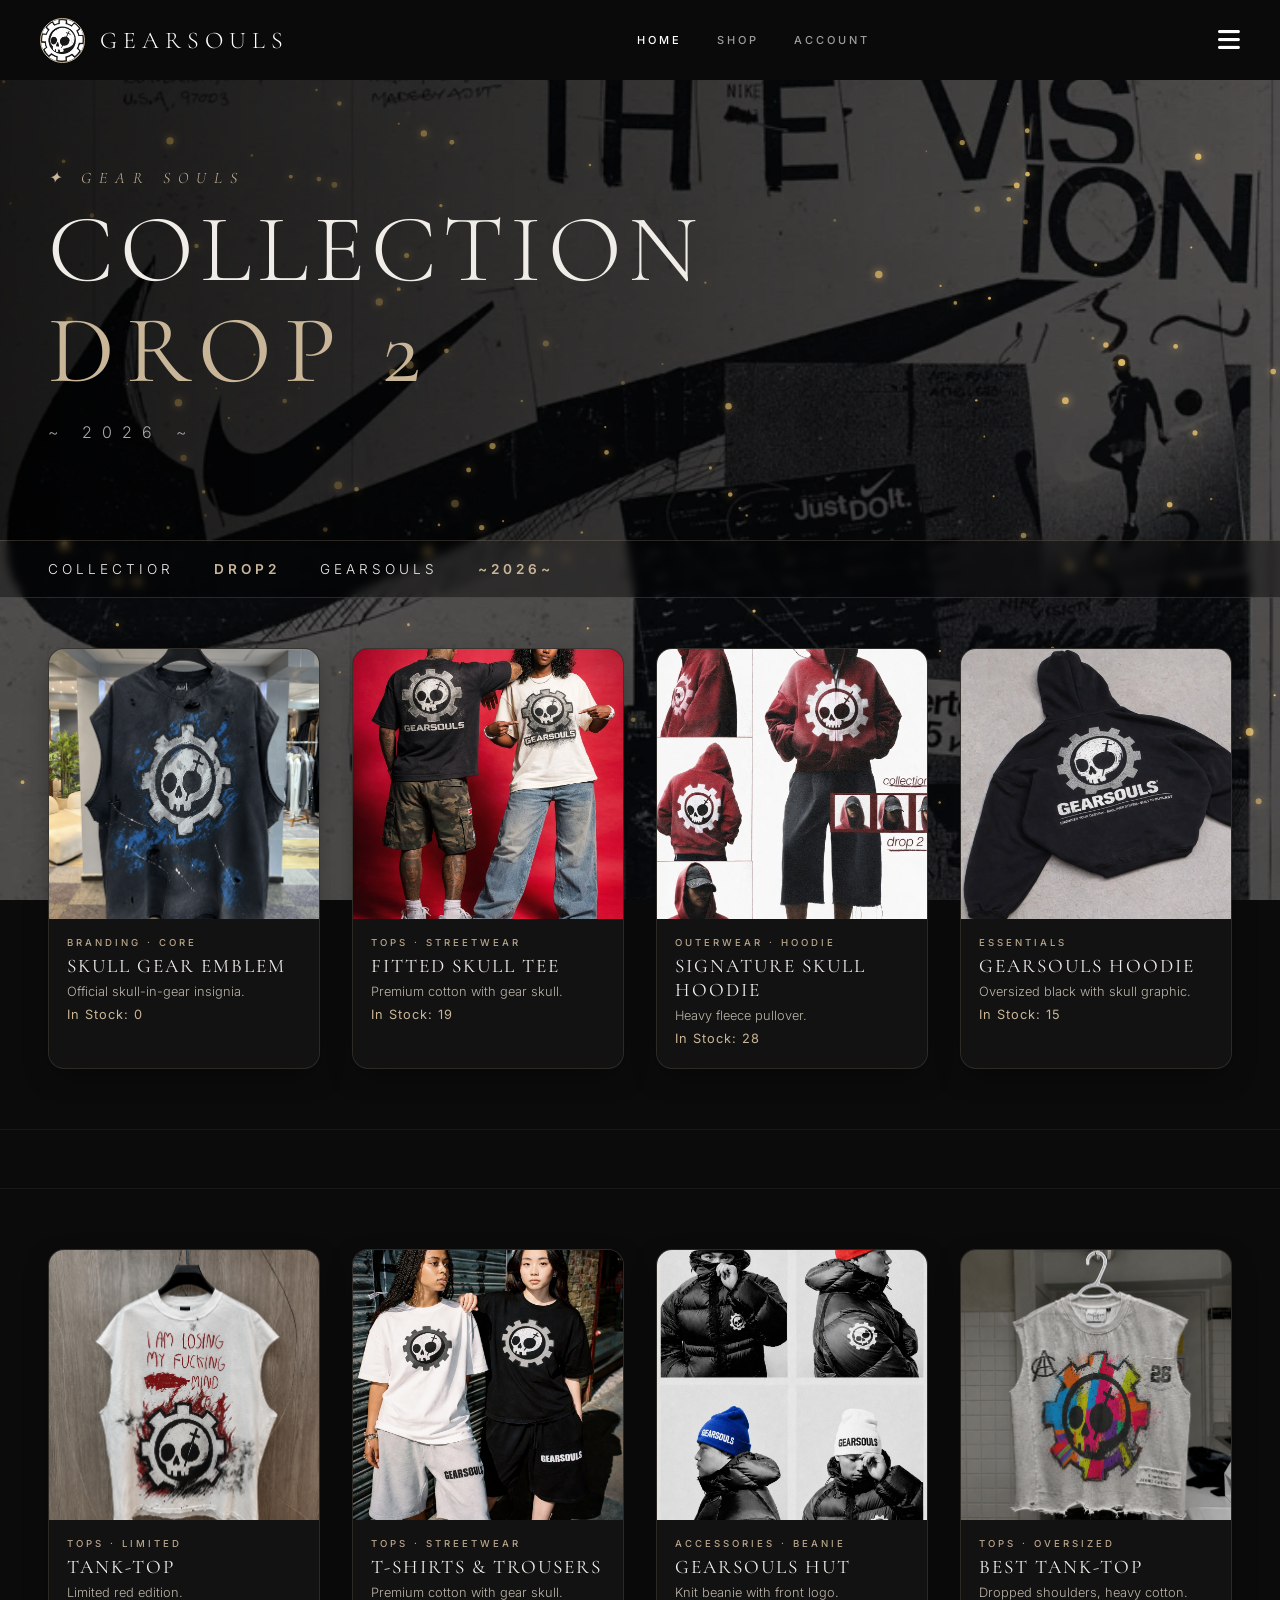
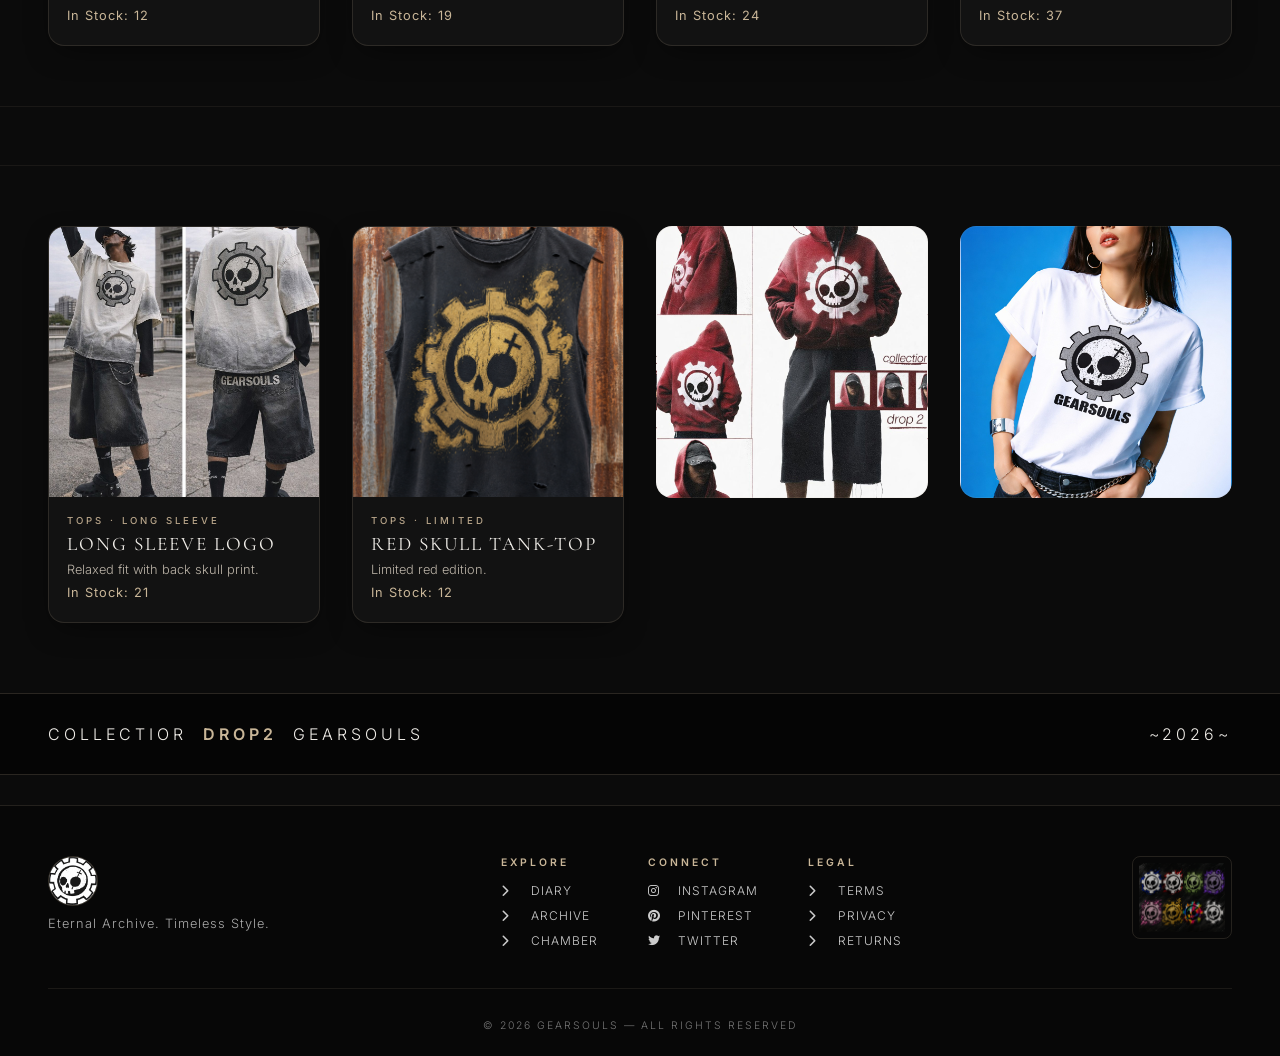
==== commit 9f5c2ca1: "Add files via upload" ====
--- a/index.html
+++ b/index.html
@@ -769,7 +769,7 @@
     </div>
   </div>
   <div class="product-card" data-product-id="10760158773512" data-product-name="GEARSOULS HUT">
-    <div class="product-image"><img src="img/0003.jpeg" alt="GEARSOULS Beanie"></div>
+    <div class="product-image"><img src="img/0003.png" alt="GEARSOULS Beanie"></div>
     <div class="product-info">
       <div class="product-category">accessories · beanie</div>
       <div class="product-name">GEARSOULS HUT</div>
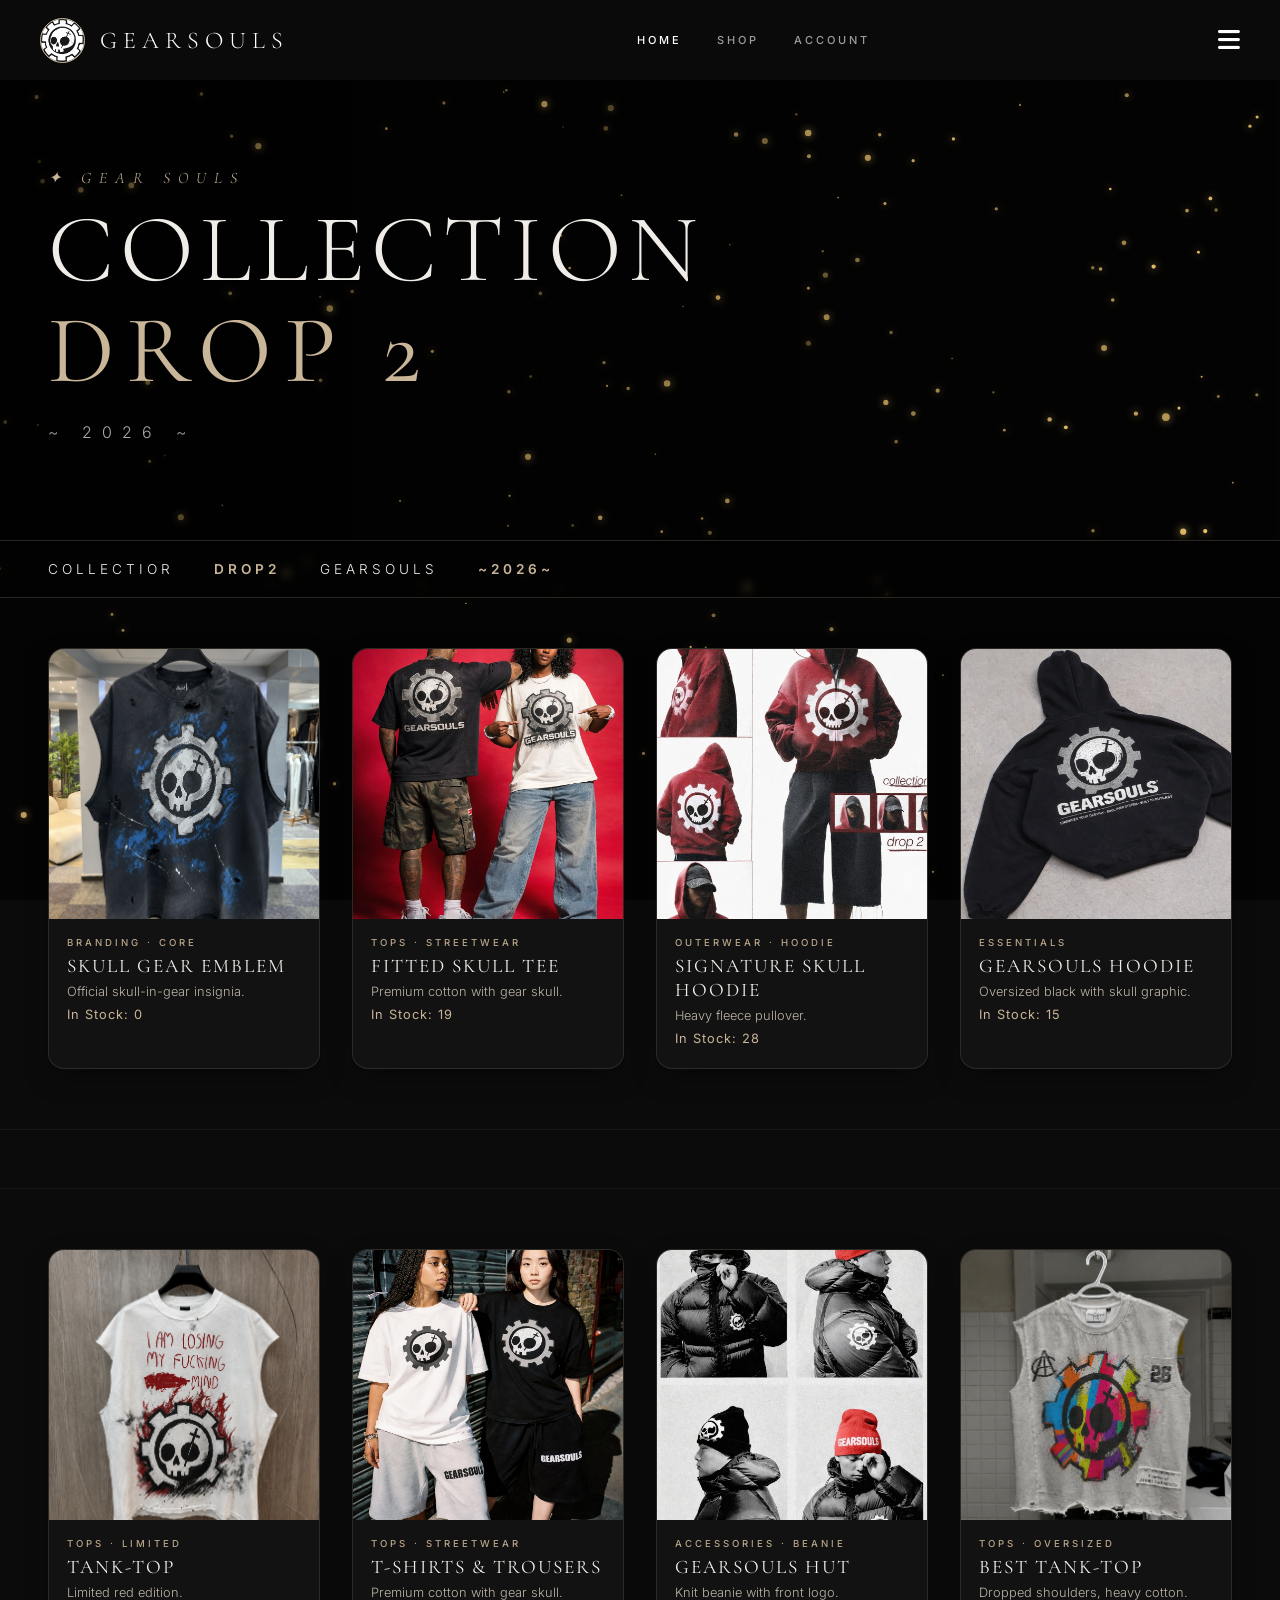
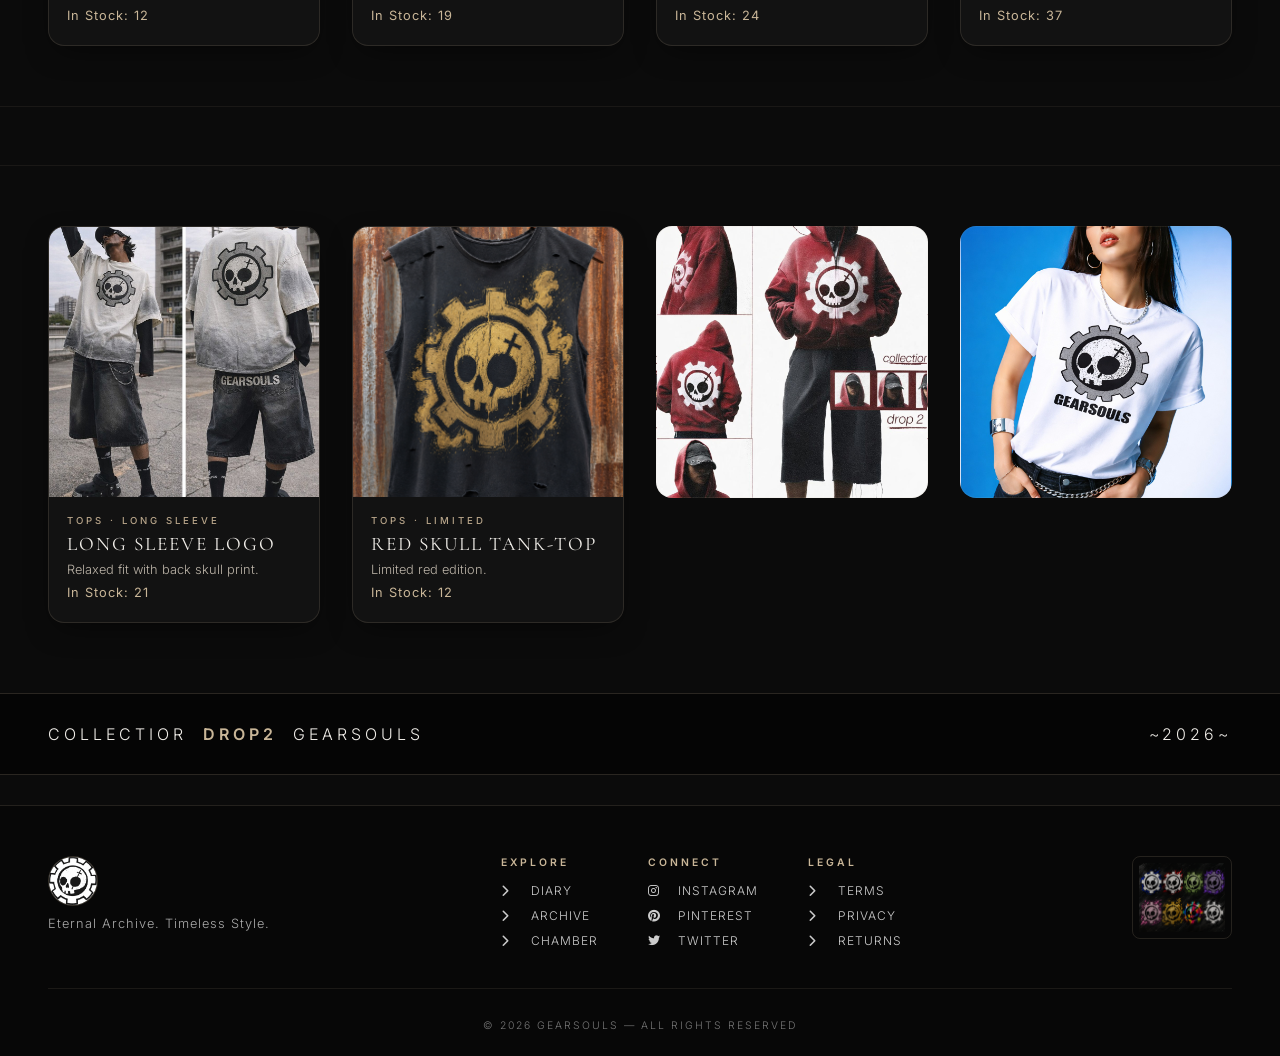
==== commit 3d88a71f: "Add files via upload" ====
--- a/index.html
+++ b/index.html
@@ -61,7 +61,7 @@
       height: 100%;
       z-index: 0;
       background: #0a0a0a;
-      background-image: url('img/0011.webp');
+      background-image: url('img/0017.png');
       background-size: cover;
       background-position: center;
       background-repeat: no-repeat;
@@ -769,7 +769,7 @@
     </div>
   </div>
   <div class="product-card" data-product-id="10760158773512" data-product-name="GEARSOULS HUT">
-    <div class="product-image"><img src="img/0003.png" alt="GEARSOULS Beanie"></div>
+    <div class="product-image"><img src="img/0003.jpeg" alt="GEARSOULS Beanie"></div>
     <div class="product-info">
       <div class="product-category">accessories · beanie</div>
       <div class="product-name">GEARSOULS HUT</div>
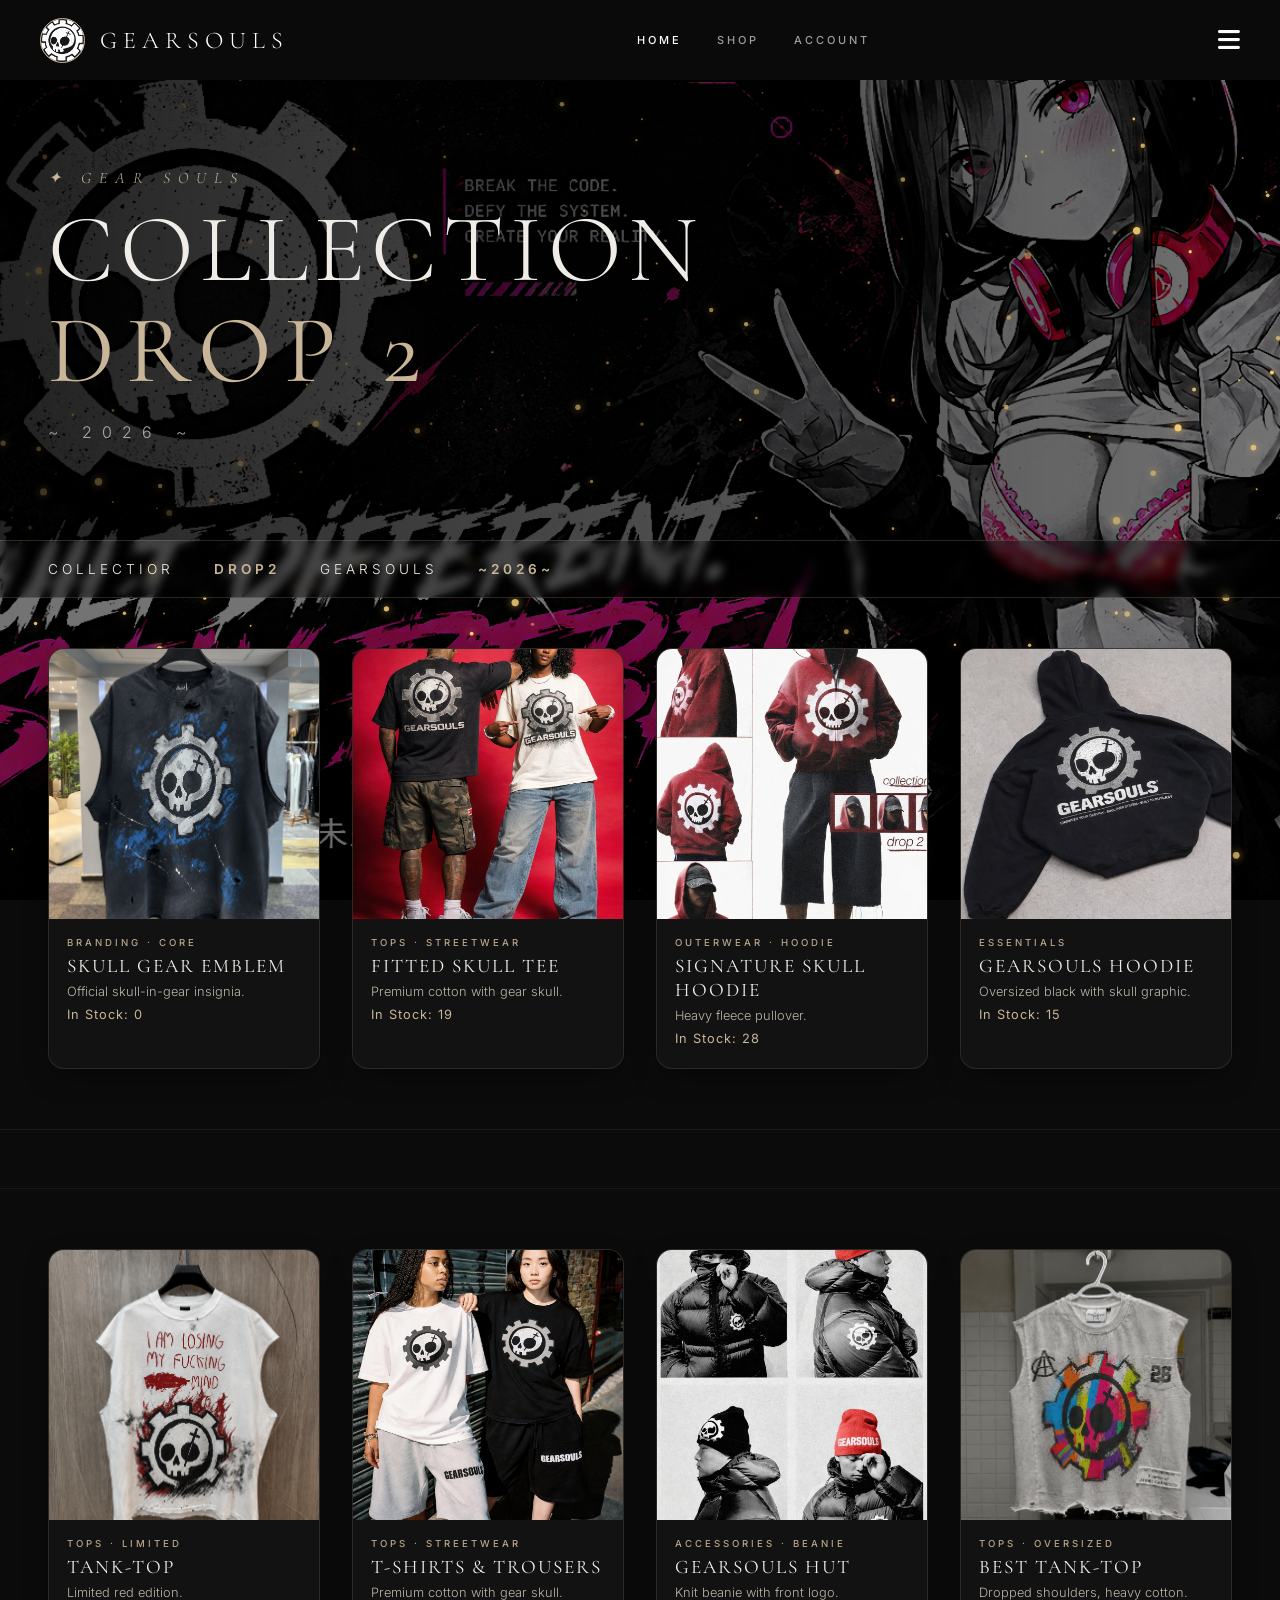
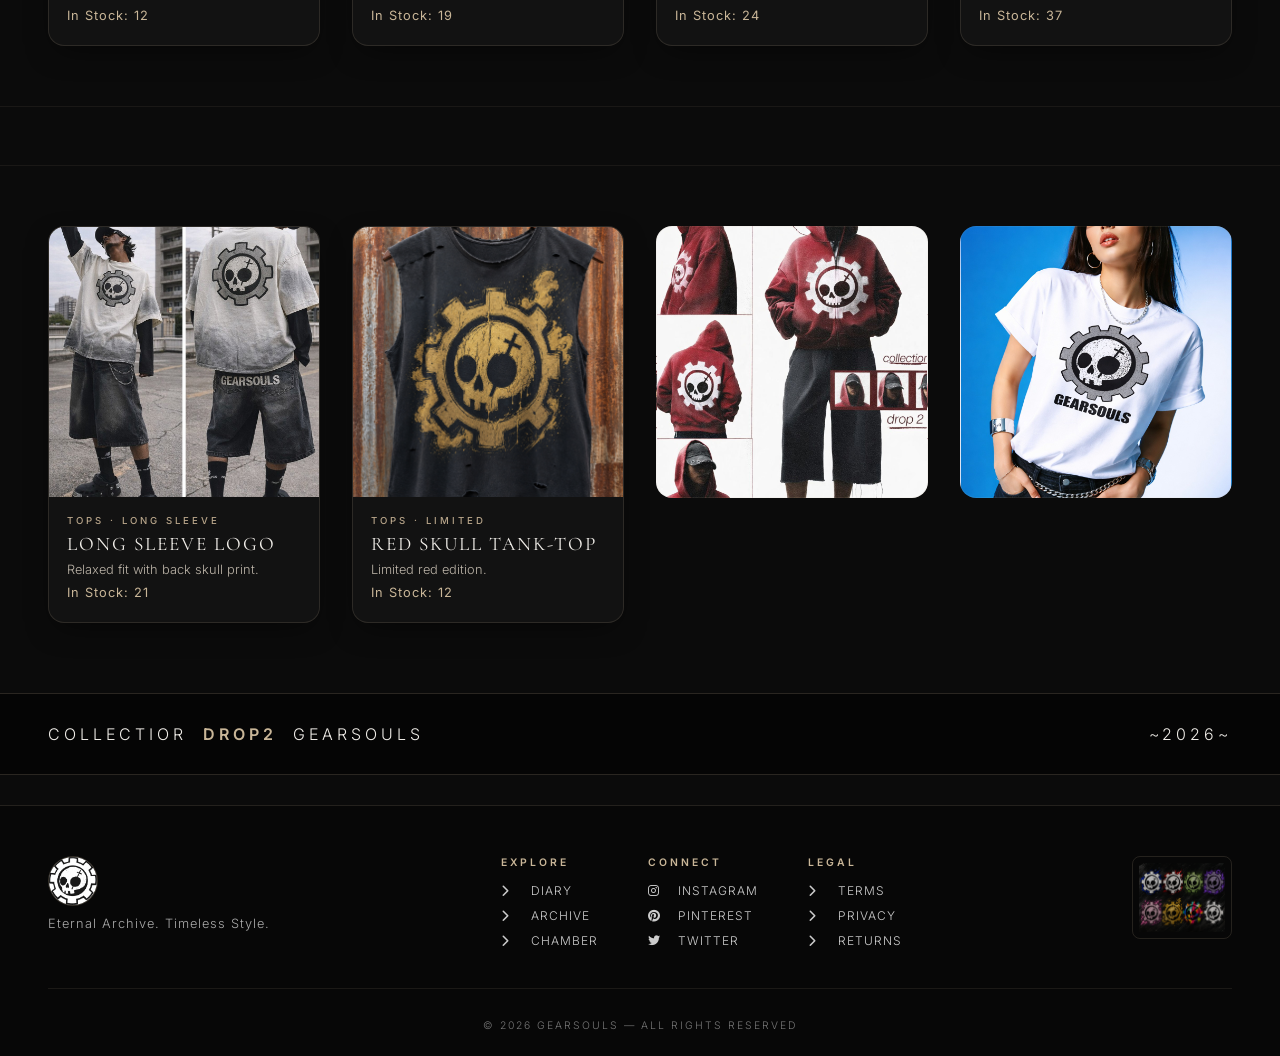
==== commit 6ff2091c: "Add files via upload" ====
--- a/index.html
+++ b/index.html
@@ -61,7 +61,7 @@
       height: 100%;
       z-index: 0;
       background: #0a0a0a;
-      background-image: url('img/0017.png');
+      background-image: url('img/0019.png');
       background-size: cover;
       background-position: center;
       background-repeat: no-repeat;
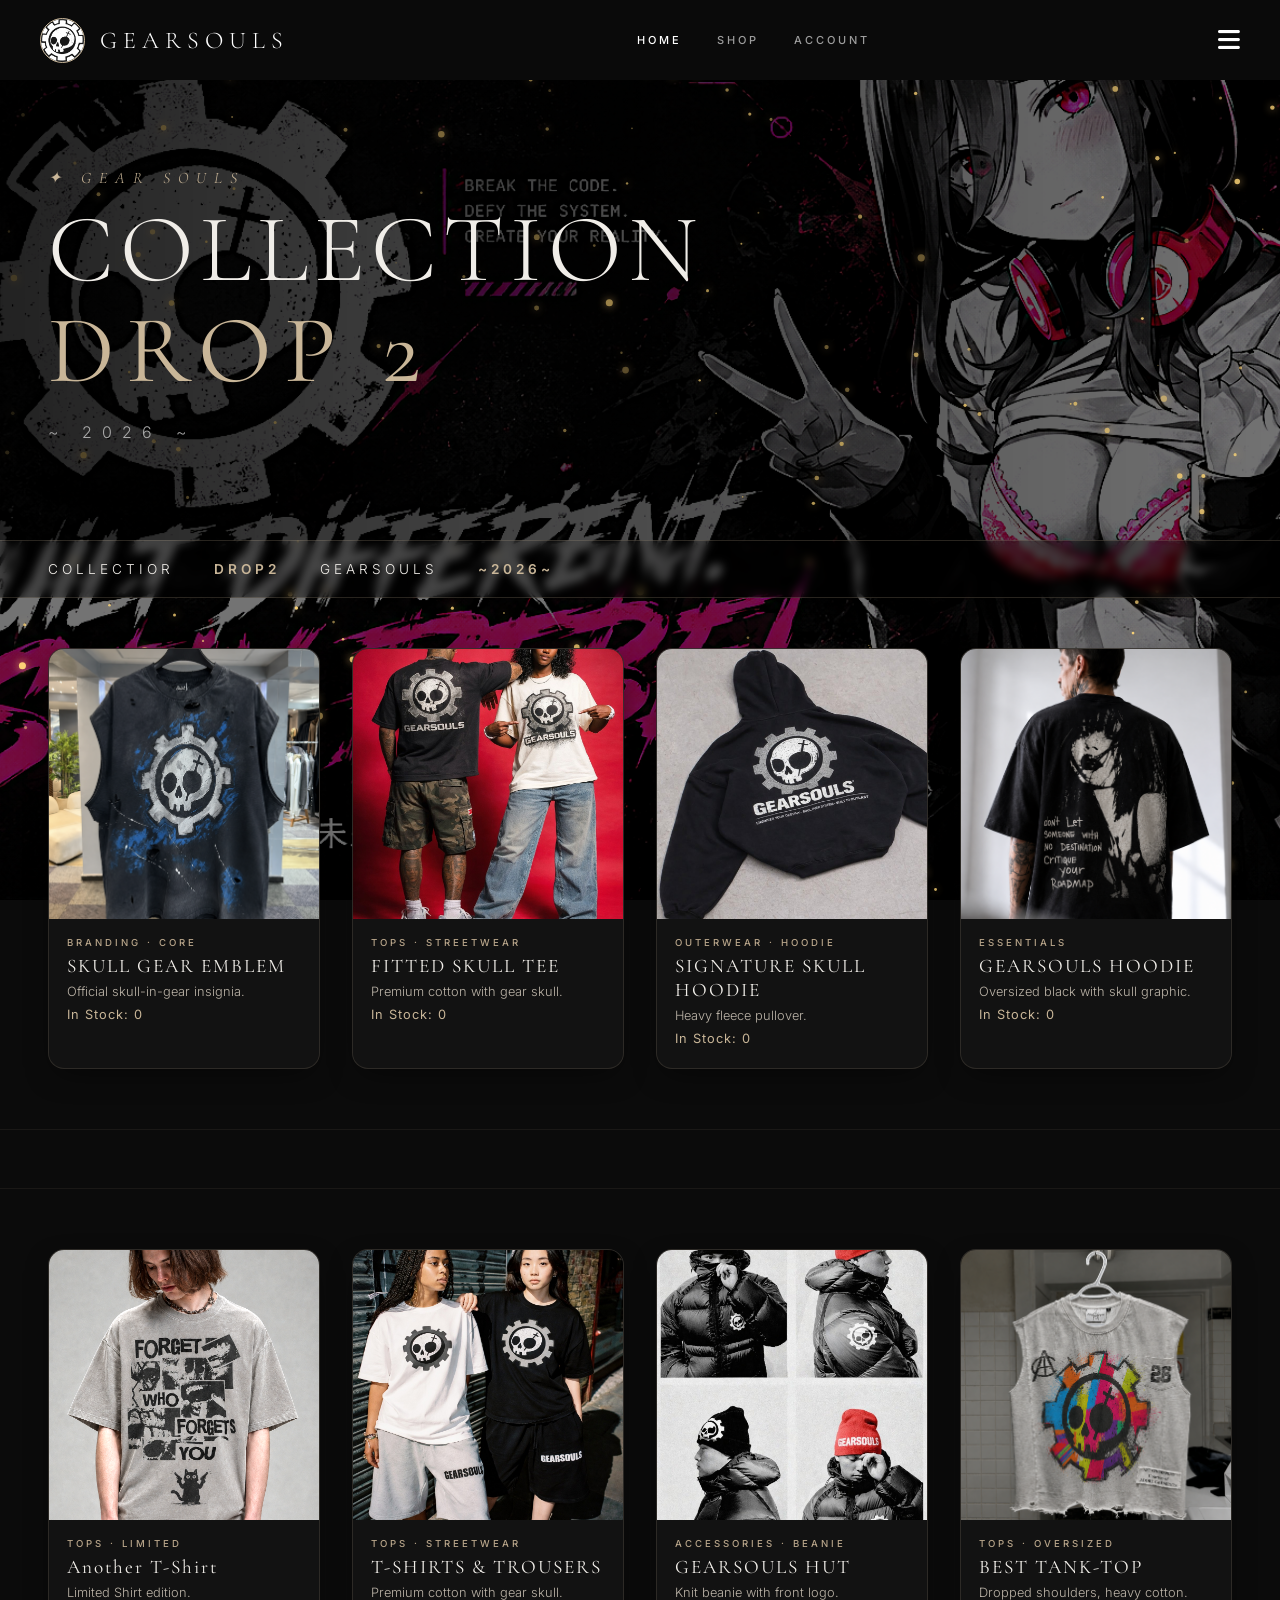
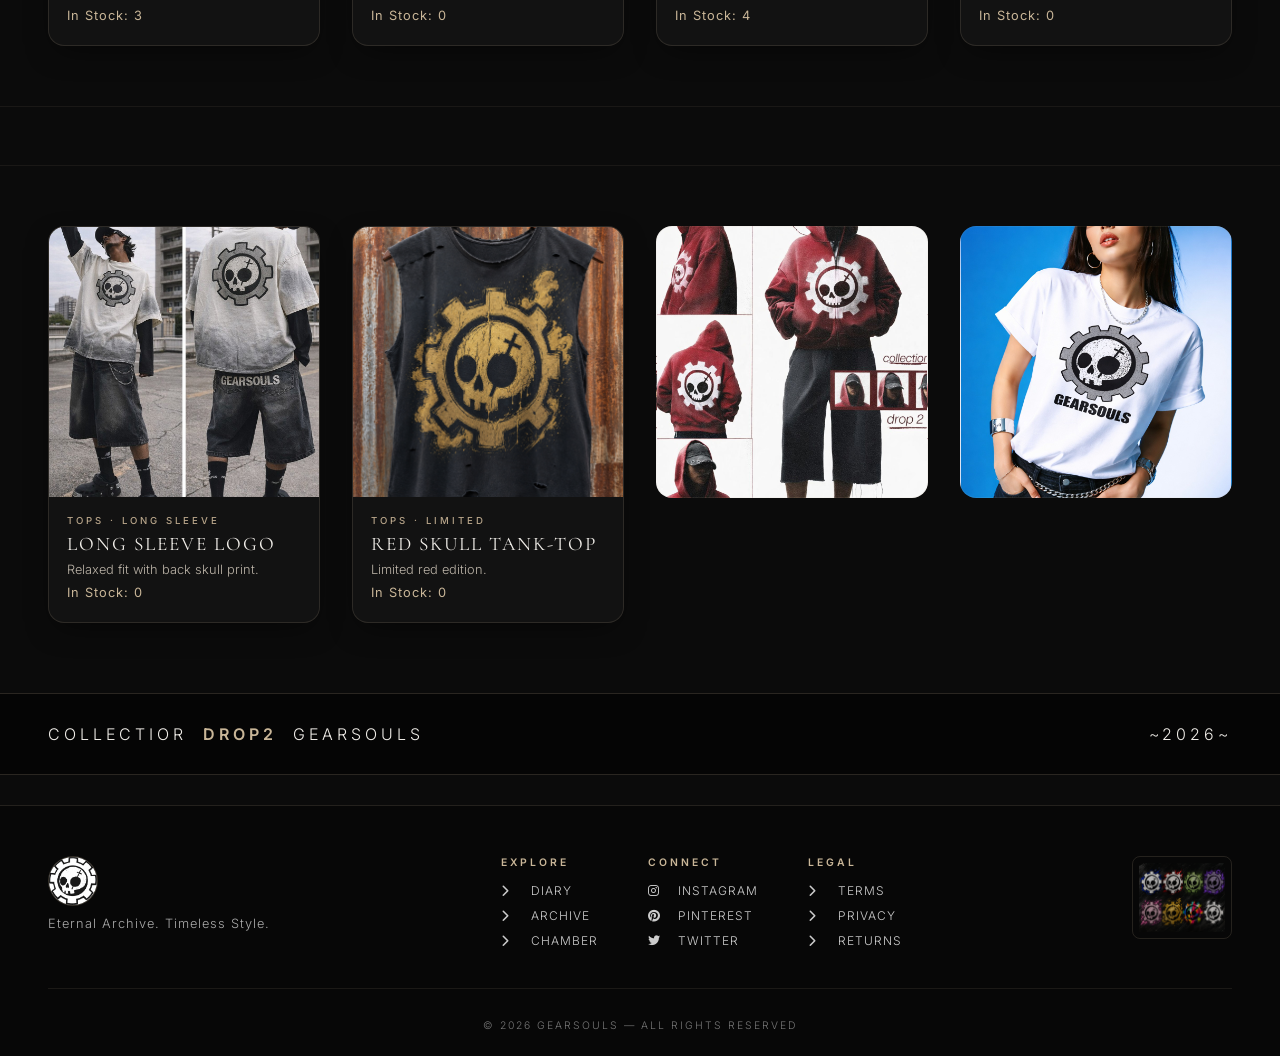
==== commit e3f9fdec: "Add files via upload" ====
--- a/index.html
+++ b/index.html
@@ -721,25 +721,25 @@
       <div class="product-category">tops · streetwear</div>
       <div class="product-name">FITTED SKULL TEE</div>
       <div class="product-description">Premium cotton with gear skull.</div>
-      <div class="product-price">In Stock: 19</div>
+      <div class="product-price">In Stock: 0</div>
     </div>
   </div>
   <div class="product-card" data-product-id="10761169862920" data-product-name="SIGNATURE SKULL HOODIE">
-    <div class="product-image"><img src="img/0002.jpeg" alt="Skull Hoodie"></div>
+    <div class="product-image"><img src="img/0006.jpeg" alt="Skull Hoodie"></div>
     <div class="product-info">
       <div class="product-category">outerwear · hoodie</div>
       <div class="product-name">SIGNATURE SKULL HOODIE</div>
       <div class="product-description">Heavy fleece pullover.</div>
-      <div class="product-price">In Stock: 28</div>
+      <div class="product-price">In Stock: 0</div>
     </div>
   </div>
   <div class="product-card" data-product-id="10761230024968" data-product-name="GEARSOULS HOODIE">
-    <div class="product-image"><img src="img/0006.jpeg" alt="Gearsouls Hoodie"></div>
+    <div class="product-image"><img src="img/0020.png" alt="Gearsouls Hoodie"></div>
     <div class="product-info">
       <div class="product-category">essentials</div>
       <div class="product-name">GEARSOULS HOODIE</div>
       <div class="product-description">Oversized black with skull graphic.</div>
-      <div class="product-price">In Stock: 15</div>
+      <div class="product-price">In Stock: 0</div>
     </div>
   </div>
 </div>
@@ -751,12 +751,12 @@
 ============================================================ -->
 <div class="product-grid">
   <div class="product-card" data-product-id="10761255387400" data-product-name="RED SKULL TANK-TOP">
-    <div class="product-image"><img src="img/001.png" alt="Red Skull Tank-Top"></div>
+    <div class="product-image"><img src="img/0021.png" alt="Red Skull Tank-Top"></div>
     <div class="product-info">
       <div class="product-category">tops · limited</div>
-      <div class="product-name">TANK-TOP</div>
-      <div class="product-description">Limited red edition.</div>
-      <div class="product-price">In Stock: 12</div>
+      <div class="product-name">Another T-Shirt</div>
+      <div class="product-description">Limited Shirt edition.</div>
+      <div class="product-price">In Stock: 3</div>
     </div>
   </div>
   <div class="product-card" data-product-id="10743198351624" data-product-name="T-SHIRTS AND TROUSERS">
@@ -765,7 +765,7 @@
       <div class="product-category">tops · streetwear</div>
       <div class="product-name">T-SHIRTS & TROUSERS</div>
       <div class="product-description">Premium cotton with gear skull.</div>
-      <div class="product-price">In Stock: 19</div>
+      <div class="product-price">In Stock: 0</div>
     </div>
   </div>
   <div class="product-card" data-product-id="10760158773512" data-product-name="GEARSOULS HUT">
@@ -774,7 +774,7 @@
       <div class="product-category">accessories · beanie</div>
       <div class="product-name">GEARSOULS HUT</div>
       <div class="product-description">Knit beanie with front logo.</div>
-      <div class="product-price">In Stock: 24</div>
+      <div class="product-price">In Stock: 4</div>
     </div>
   </div>
   <div class="product-card" data-product-id="10761169862920" data-product-name="OVERSIZED STREET TEE">
@@ -783,7 +783,7 @@
       <div class="product-category">tops · oversized</div>
       <div class="product-name">BEST TANK-TOP</div>
       <div class="product-description">Dropped shoulders, heavy cotton.</div>
-      <div class="product-price">In Stock: 37</div>
+      <div class="product-price">In Stock: 0</div>
     </div>
   </div>
 </div>
@@ -800,7 +800,7 @@
       <div class="product-category">tops · long sleeve</div>
       <div class="product-name">LONG SLEEVE LOGO</div>
       <div class="product-description">Relaxed fit with back skull print.</div>
-      <div class="product-price">In Stock: 21</div>
+      <div class="product-price">In Stock: 0</div>
     </div>
   </div>
   <div class="product-card" data-product-id="10761255387400" data-product-name="RED SKULL GRAPHIC TEE">
@@ -809,7 +809,7 @@
       <div class="product-category">tops · limited</div>
       <div class="product-name">RED SKULL TANK-TOP</div>
       <div class="product-description">Limited red edition.</div>
-      <div class="product-price">In Stock: 12</div>
+      <div class="product-price">In Stock: 0</div>
     </div>
   </div>
   <div class="bg-spot" style="background-image: url('img/0002.jpeg');"></div>
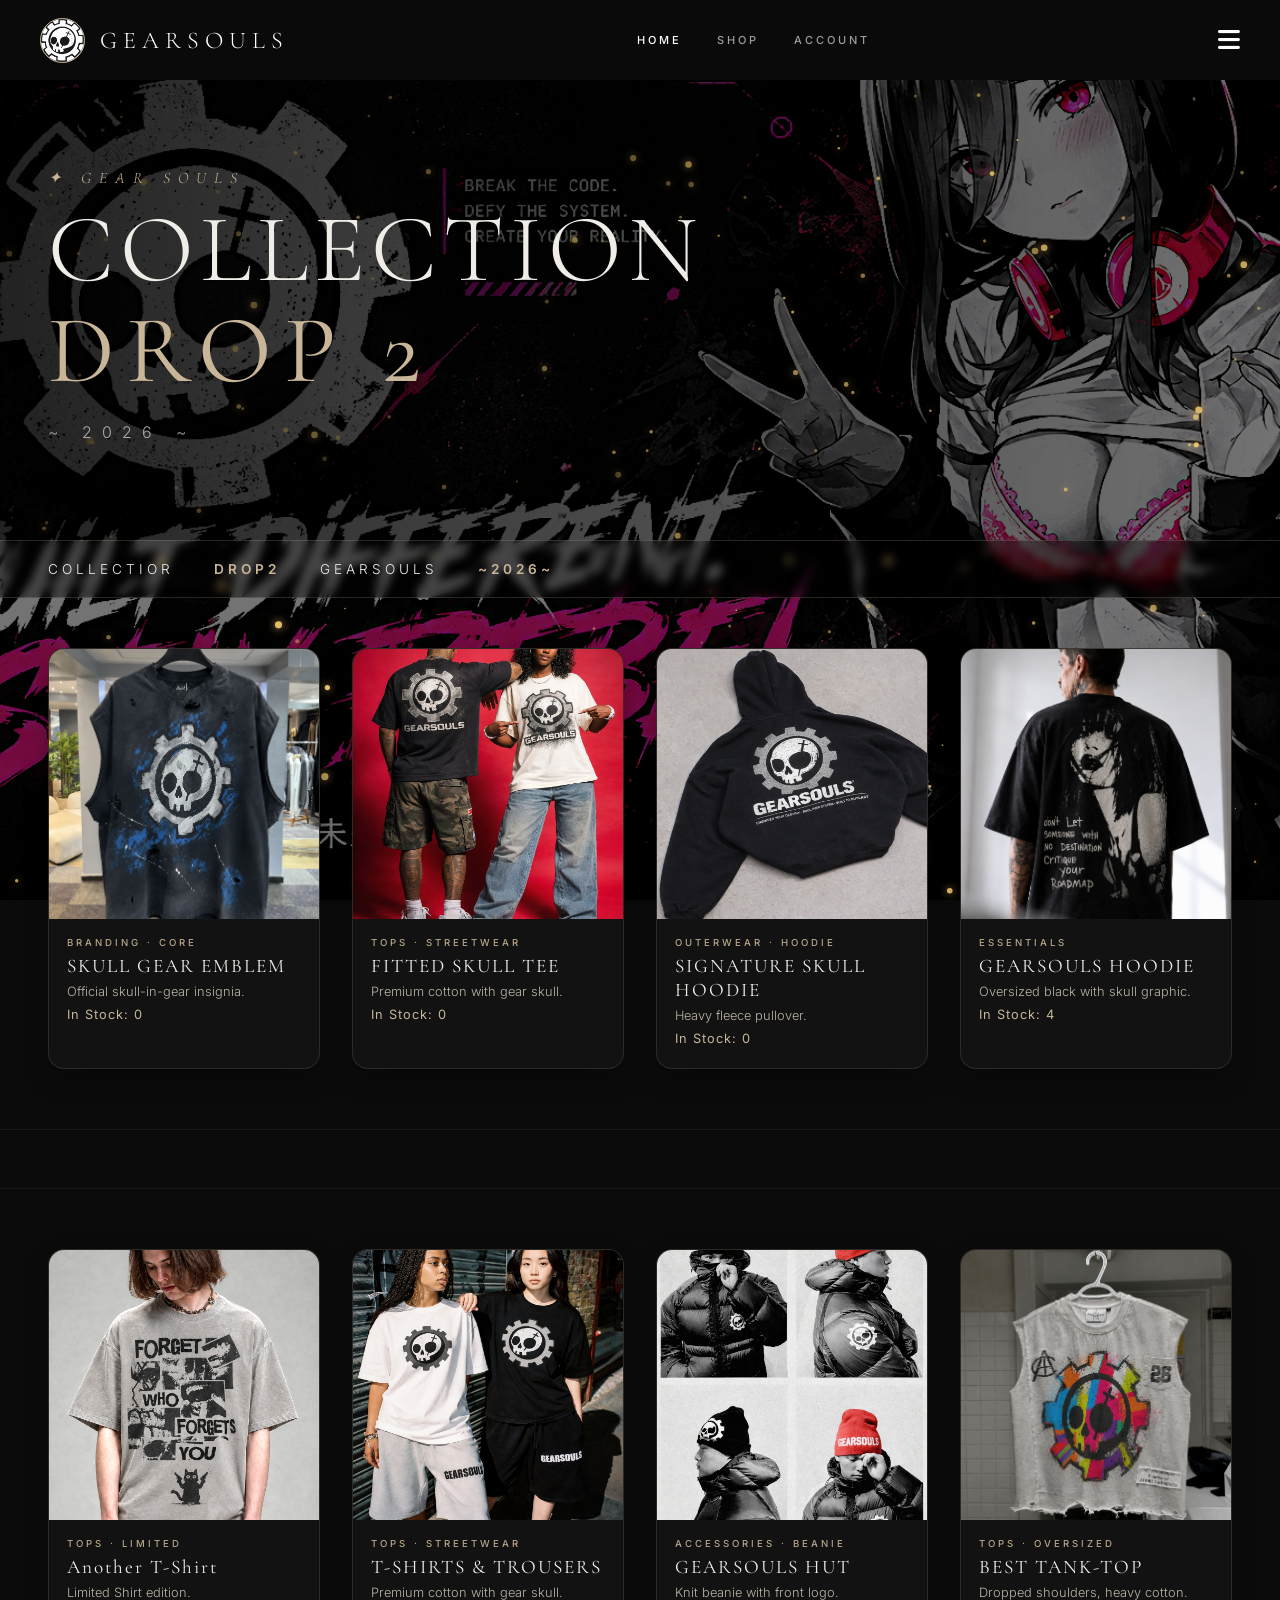
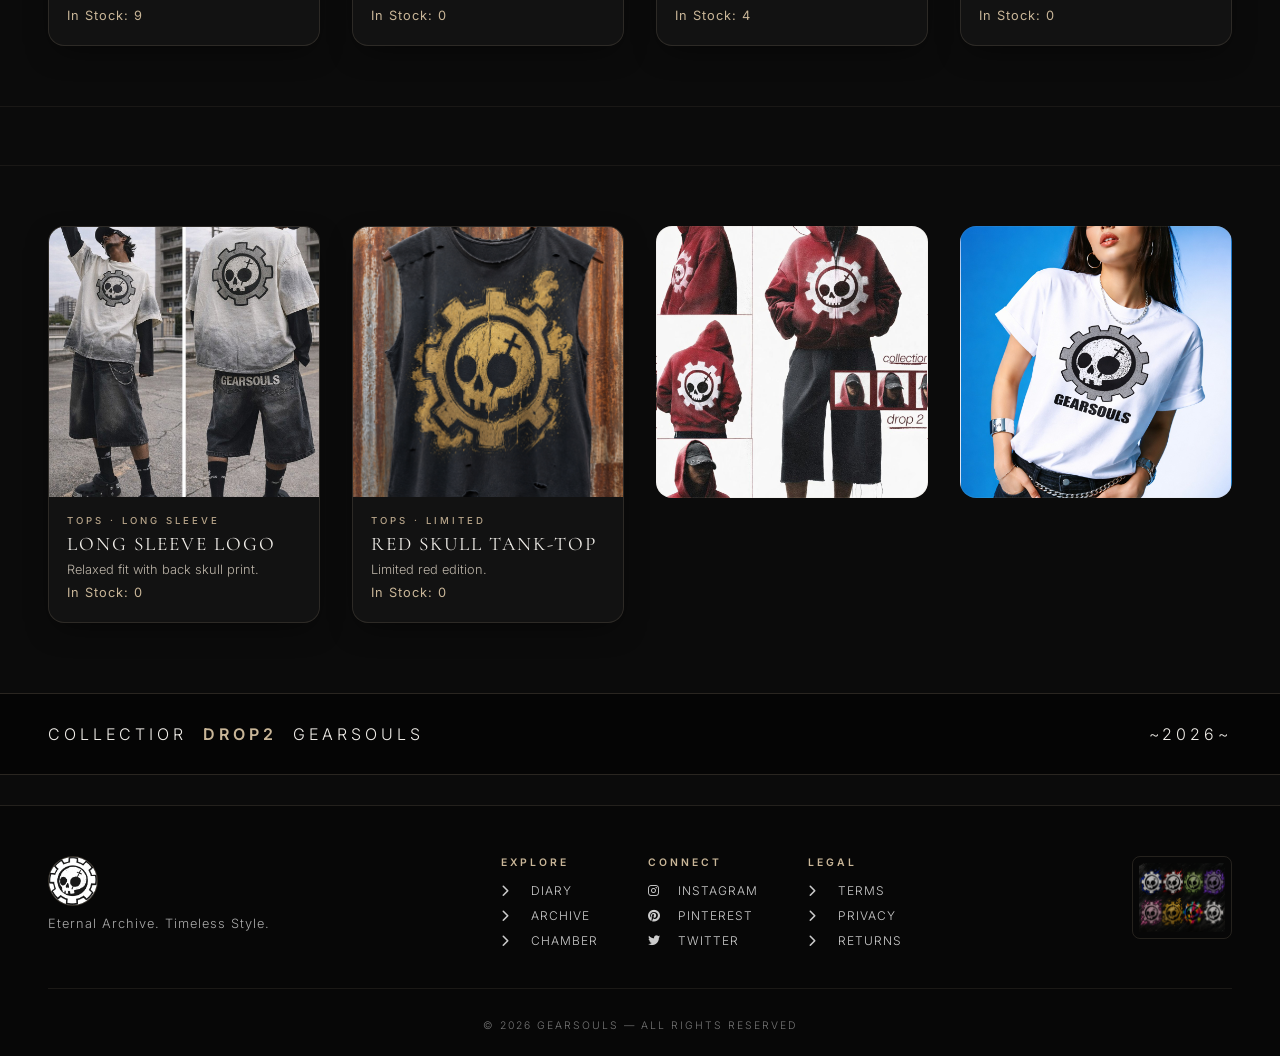
==== commit 4184d2e5: "Update index.html" ====
--- a/index.html
+++ b/index.html
@@ -739,7 +739,7 @@
       <div class="product-category">essentials</div>
       <div class="product-name">GEARSOULS HOODIE</div>
       <div class="product-description">Oversized black with skull graphic.</div>
-      <div class="product-price">In Stock: 0</div>
+      <div class="product-price">In Stock: 4</div>
     </div>
   </div>
 </div>
@@ -756,7 +756,7 @@
       <div class="product-category">tops · limited</div>
       <div class="product-name">Another T-Shirt</div>
       <div class="product-description">Limited Shirt edition.</div>
-      <div class="product-price">In Stock: 3</div>
+      <div class="product-price">In Stock: 9</div>
     </div>
   </div>
   <div class="product-card" data-product-id="10743198351624" data-product-name="T-SHIRTS AND TROUSERS">
@@ -1062,4 +1062,4 @@
 </script>
 
 </body>
-</html>+</html>
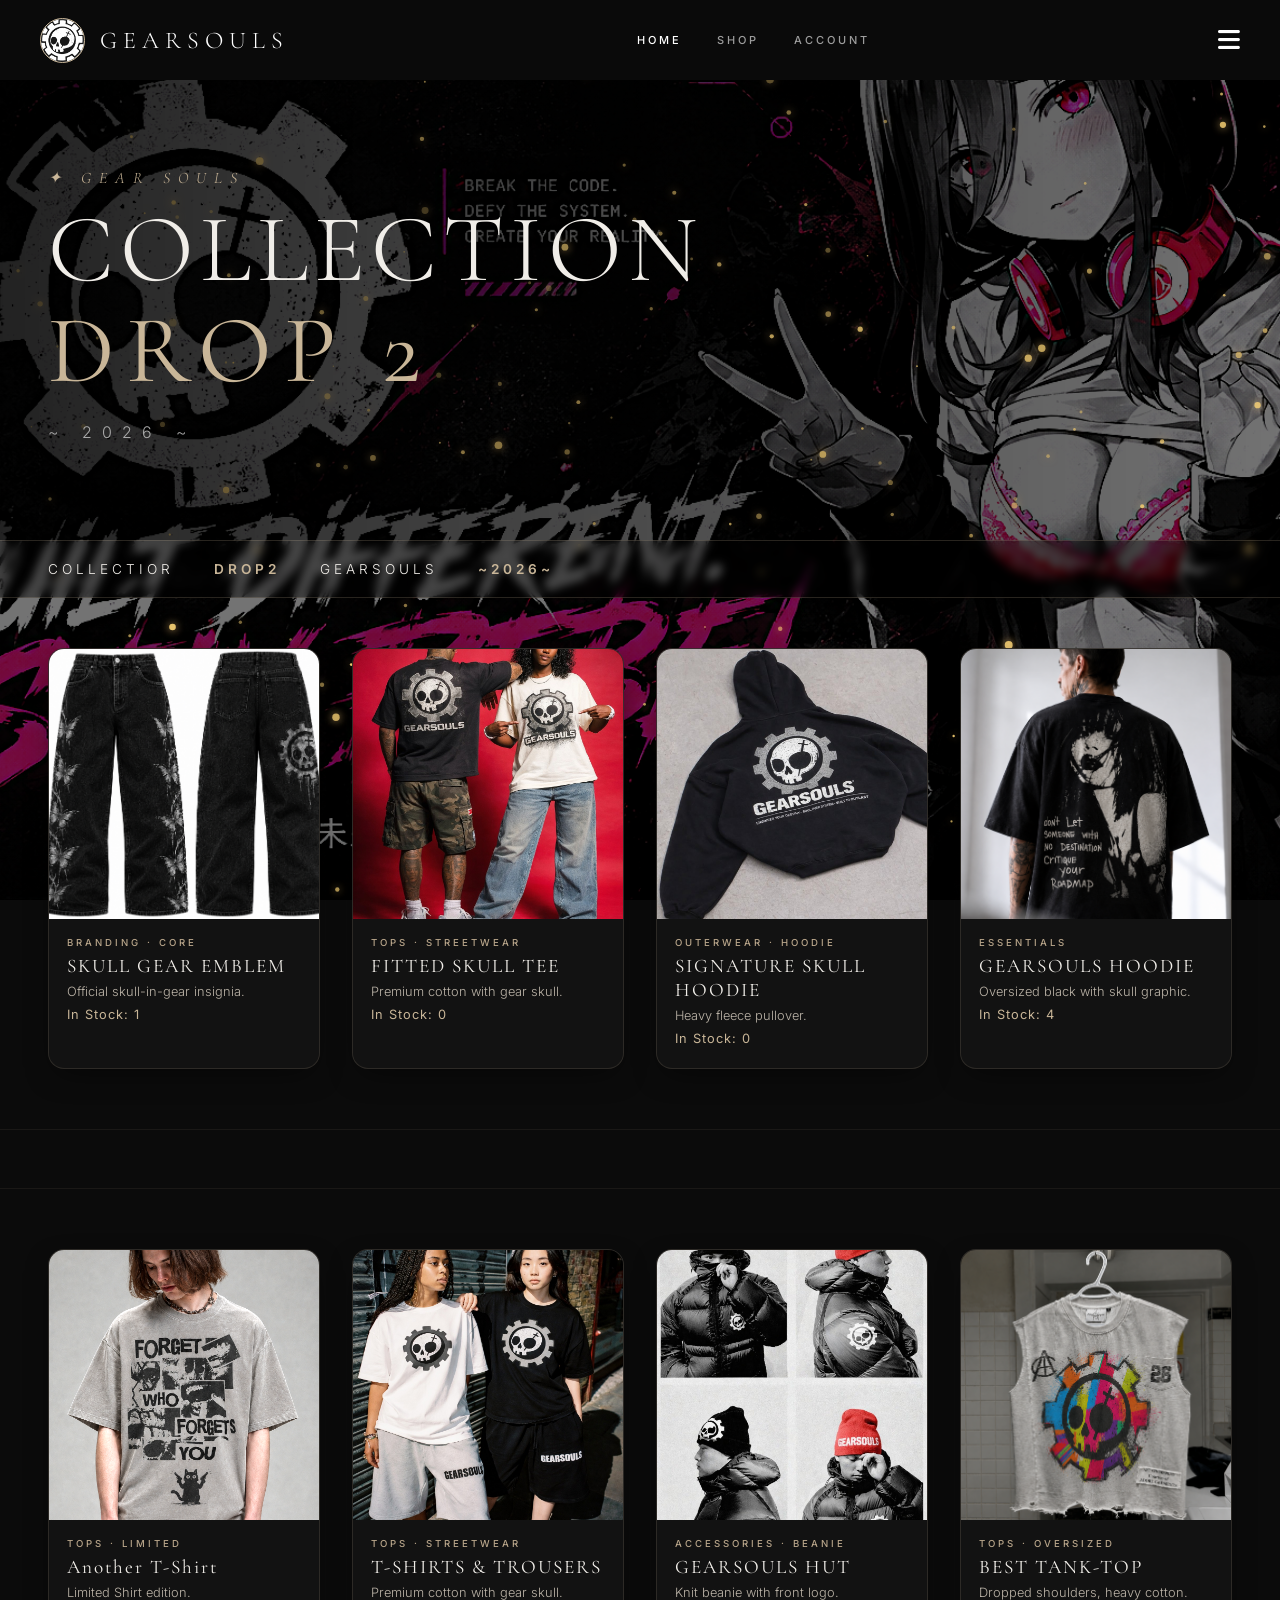
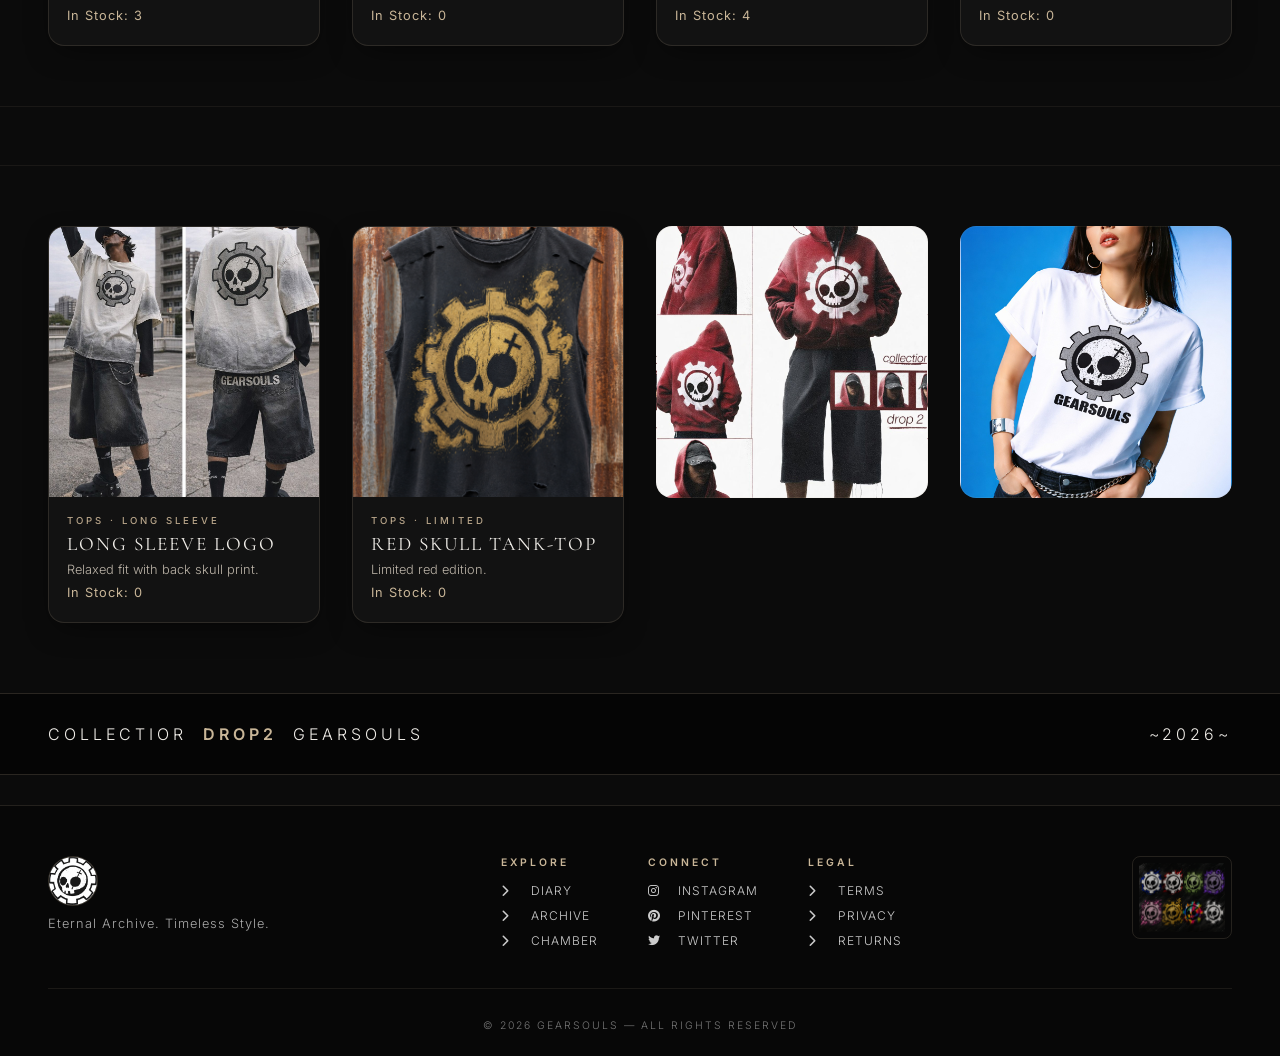
==== commit 028d6b02: "Add files via upload" ====
--- a/index.html
+++ b/index.html
@@ -27,7 +27,6 @@
   "logo": "https://gearsouls.com/img/0000.png"
 }
 </script>
-</script>
   <style>
     /* ==========================================================
        RESET & BASE
@@ -52,7 +51,7 @@
     a { text-decoration: none; color: inherit; }
     img { display: block; max-width: 100%; }
 
-    /* ----- FIXED BACKGROUND - SINGLE IMAGE 0011 ----- */
+    /* ----- FIXED BACKGROUND ----- */
     .bg-fixed {
       position: fixed;
       top: 0;
@@ -92,7 +91,7 @@
     }
 
     /* ==========================================================
-       NAVBAR - CLEAN VERSION
+       NAVBAR
     ========================================================== */
     .navbar {
       position: fixed;
@@ -655,20 +654,15 @@
 </head>
 <body>
 
-<!-- ============================================================
-   FIXED BACKGROUND - SINGLE IMAGE 0011
-============================================================ -->
+<!-- FIXED BACKGROUND -->
 <div class="bg-fixed"></div>
 <div class="bg-overlay"></div>
 <img src="img/0011.jpg" alt="Background" style="display:none">
 
-
 <!-- PARTICLE CANVAS -->
 <canvas id="particleCanvas"></canvas>
 
-<!-- ============================================================
-   NAVBAR - CLEAN VERSION
-============================================================ -->
+<!-- NAVBAR -->
 <header class="navbar">
   <a href="index.html" class="brand" id="brandLink">
     <img src="img/0000.jpeg" class="brand-logo" alt="GearSouls" onerror="this.style.display='none'">
@@ -684,9 +678,7 @@
   </div>
 </header>
 
-<!-- ============================================================
-   HERO
-============================================================ -->
+<!-- HERO -->
 <section class="collection-hero">
   <div class="hero-text">
     <div class="hero-mini">✦ gear souls</div>
@@ -695,26 +687,24 @@
   </div>
 </section>
 
-<!-- ============================================================
-   INTRO BAR
-============================================================ -->
+<!-- INTRO BAR -->
 <div class="collection-intro">
   <span>collectior</span> <strong>drop2</strong> <span>GEARSOULS</span> <strong>~2026~</strong>
 </div>
 
-<!-- ============================================================
-   PRODUCT GRID 1
-============================================================ -->
+<!-- PRODUCT GRID 1 -->
 <div class="product-grid">
-  <div class="product-card" data-product-id="10743198351624" data-product-name="SKULL GEAR EMBLEM">
-    <div class="product-image"><img src="img/005.png" alt="Skull Gear Emblem"></div>
+  <!-- Updated to trigger Jeans category -->
+  <div class="product-card" data-category="jeans" data-product-id="10743198351624" data-product-name="SKULL GEAR EMBLEM">
+    <div class="product-image"><img src="img/1112.png" alt="Skull Gear Emblem"></div>
     <div class="product-info">
       <div class="product-category">branding · core</div>
       <div class="product-name">SKULL GEAR EMBLEM</div>
       <div class="product-description">Official skull-in-gear insignia.</div>
-      <div class="product-price">In Stock: 0</div>
-    </div>
-  </div>
+      <div class="product-price">In Stock: 1</div>
+    </div>
+  </div>
+  
   <div class="product-card" data-product-id="10760158773512" data-product-name="FITTED SKULL TEE">
     <div class="product-image"><img src="img/0001.jpeg" alt="Fitted Skull Tee"></div>
     <div class="product-info">
@@ -746,9 +736,7 @@
 
 <div class="bg-section"></div>
 
-<!-- ============================================================
-   PRODUCT GRID 2
-============================================================ -->
+<!-- PRODUCT GRID 2 -->
 <div class="product-grid">
   <div class="product-card" data-product-id="10761255387400" data-product-name="RED SKULL TANK-TOP">
     <div class="product-image"><img src="img/0021.png" alt="Red Skull Tank-Top"></div>
@@ -756,7 +744,7 @@
       <div class="product-category">tops · limited</div>
       <div class="product-name">Another T-Shirt</div>
       <div class="product-description">Limited Shirt edition.</div>
-      <div class="product-price">In Stock: 9</div>
+      <div class="product-price">In Stock: 3</div>
     </div>
   </div>
   <div class="product-card" data-product-id="10743198351624" data-product-name="T-SHIRTS AND TROUSERS">
@@ -790,9 +778,7 @@
 
 <div class="bg-section"></div>
 
-<!-- ============================================================
-   PRODUCT GRID 3
-============================================================ -->
+<!-- PRODUCT GRID 3 -->
 <div class="product-grid">
   <div class="product-card" data-product-id="10761230024968" data-product-name="LONG SLEEVE LOGO SHIRT">
     <div class="product-image"><img src="img/0008.jpeg" alt="Long Sleeve Logo"></div>
@@ -816,17 +802,13 @@
   <div class="bg-spot" style="background-image: url('img/0005.jpeg');"></div>
 </div>
 
-<!-- ============================================================
-   DROP BANNER
-============================================================ -->
+<!-- DROP BANNER -->
 <div class="drop-banner">
   <div class="drop-banner-left"><span>collectior</span> <strong>drop2</strong> <span>GEARSOULS</span></div>
   <div class="drop-banner-right">~2026~</div>
 </div>
 
-<!-- ============================================================
-   FOOTER
-============================================================ -->
+<!-- FOOTER -->
 <footer class="footer-modern">
   <div class="footer-content">
     <div class="footer-brand">
@@ -860,9 +842,7 @@
   <div class="footer-bottom"><p>© 2026 GEARSOULS — ALL RIGHTS RESERVED</p></div>
 </footer>
 
-<!-- ============================================================
-   SCROLL TOP + NOTIFICATION
-============================================================ -->
+<!-- SCROLL TOP + NOTIFICATION -->
 <div class="scroll-top" id="scrollTop"><i class="fas fa-arrow-up"></i></div>
 <div class="shop-notification" id="notification"><i class="fas fa-check"></i><span id="notifMsg">Welcome to GEARSOULS</span></div>
 
@@ -978,17 +958,14 @@
       }
     });
 
-    // Close menu when clicking a nav link - let navigation happen naturally
     document.querySelectorAll('.nav-link').forEach(link => {
       link.addEventListener('click', () => {
         nav.classList.remove('active');
         body.classList.remove('menu-open');
         icon?.classList.replace('fa-times', 'fa-bars');
-        // Let the browser navigate naturally
       });
     });
 
-    // Close menu when clicking outside
     document.addEventListener('click', (e) => {
       if (nav.classList.contains('active') && !nav.contains(e.target) && !toggle.contains(e.target)) {
         nav.classList.remove('active');
@@ -999,37 +976,40 @@
   }
 
   // ============================================================
-  // NAVIGATION - Let browser handle it
-  // ============================================================
-  // Brand link
+  // NAVIGATION
+  // ============================================================
   document.getElementById('brandLink')?.addEventListener('click', (e) => {
     showMsg('Returning to home');
   });
 
-  // Home link
   document.getElementById('navHome')?.addEventListener('click', (e) => {
     showMsg('You are already on HOME');
   });
 
-  // Shop link
   document.getElementById('navShop')?.addEventListener('click', (e) => {
     showMsg('Navigating to SHOP …');
   });
 
-  // Account link
   document.getElementById('navAccount')?.addEventListener('click', (e) => {
     showMsg('Navigating to ACCOUNT …');
   });
 
   // ============================================================
-  // PRODUCT CARDS
+  // PRODUCT CARDS ROUTING
   // ============================================================
   document.querySelectorAll('.product-card').forEach(card => {
     card.addEventListener('click', function() {
       const name = this.getAttribute('data-product-name') || 'item';
+      const category = this.getAttribute('data-category');
+      
       showMsg(`Loading ${name}...`);
+      
       setTimeout(() => {
-        window.location.href = `shop.html#product-${this.getAttribute('data-product-id')}`;
+        if (category) {
+          window.location.href = `shop.html?category=${category}`;
+        } else {
+          window.location.href = `shop.html#product-${this.getAttribute('data-product-id')}`;
+        }
       }, 300);
     });
   });
@@ -1052,14 +1032,13 @@
       if (href && href !== '#') {
         const page = href.replace('.html', '').toUpperCase();
         showMsg(`Navigating to ${page} …`);
-        // Let browser navigate naturally
       }
     });
   });
 
-  console.log('✦ GEARSOULS · Home Page — Clean navbar, navigation works on mobile');
+  console.log('✦ GEARSOULS · Home Page — Category routing enabled');
 })();
 </script>
 
 </body>
-</html>
+</html>
